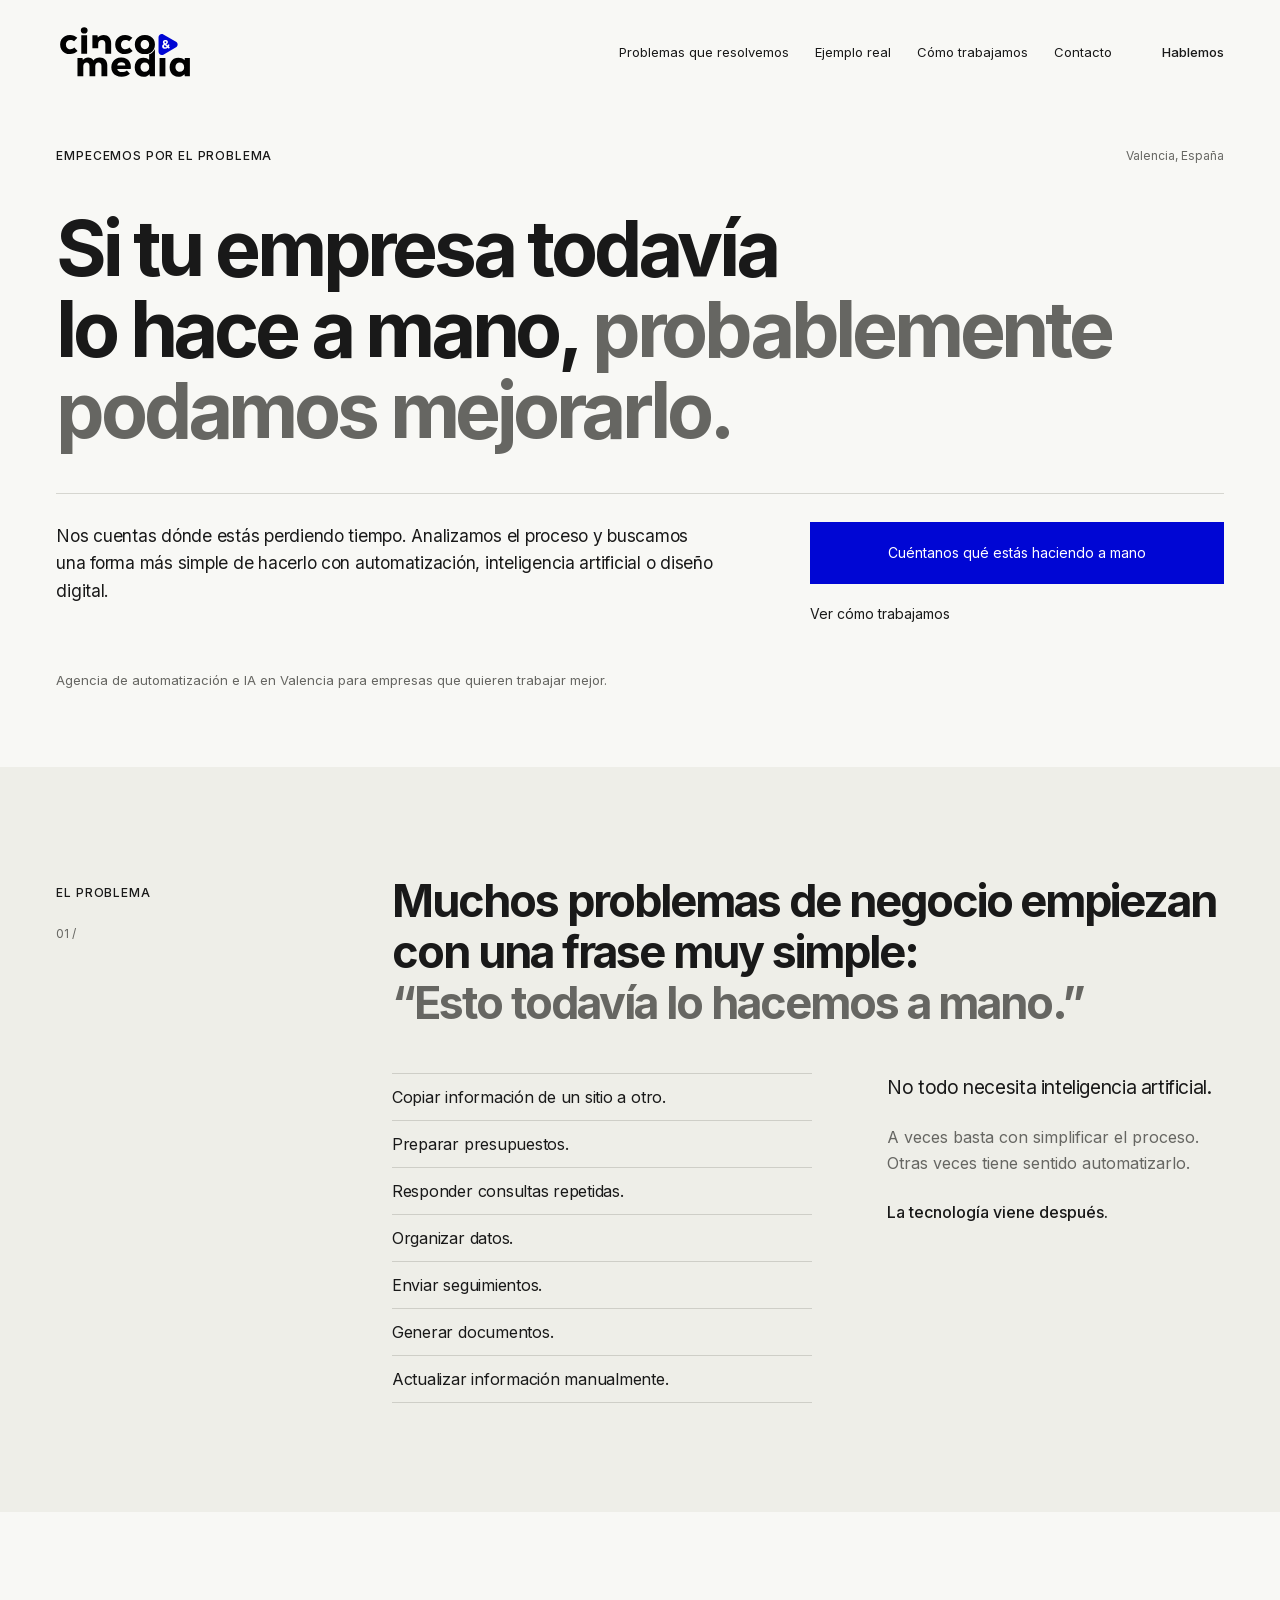
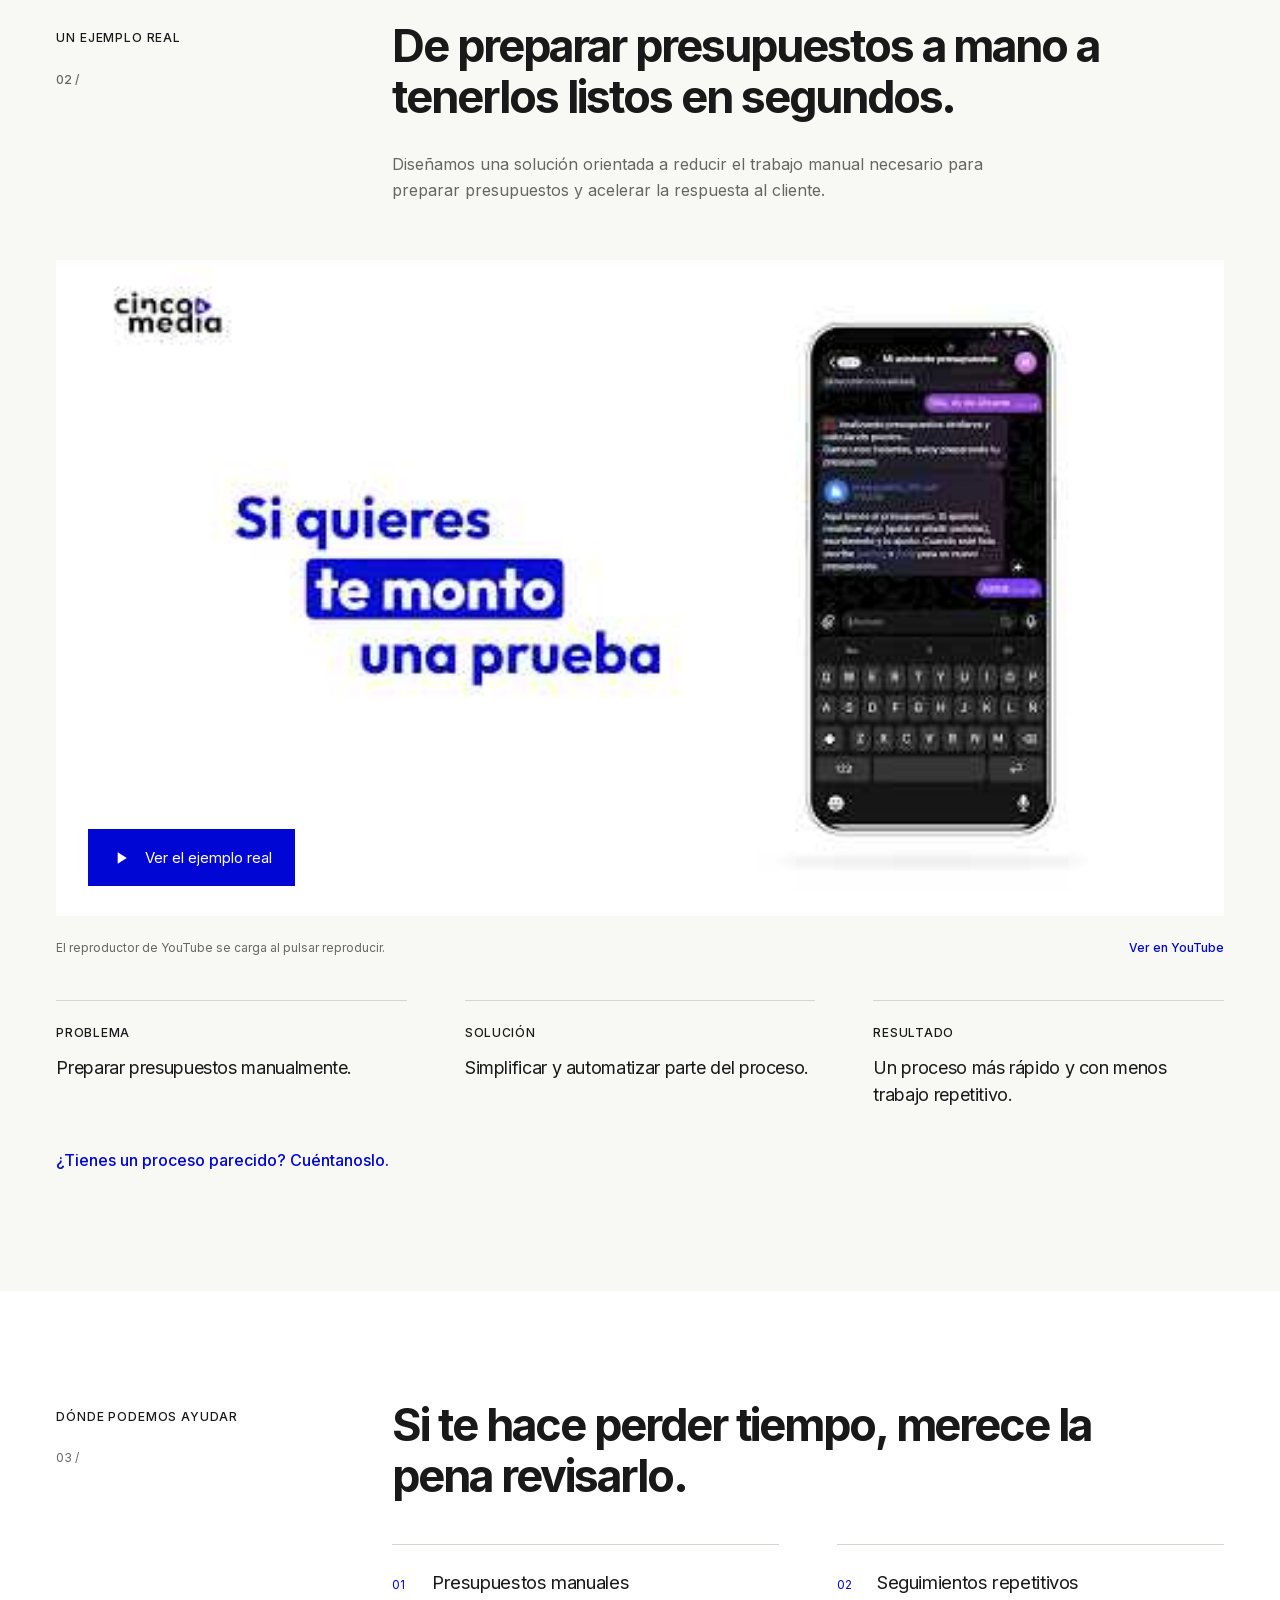
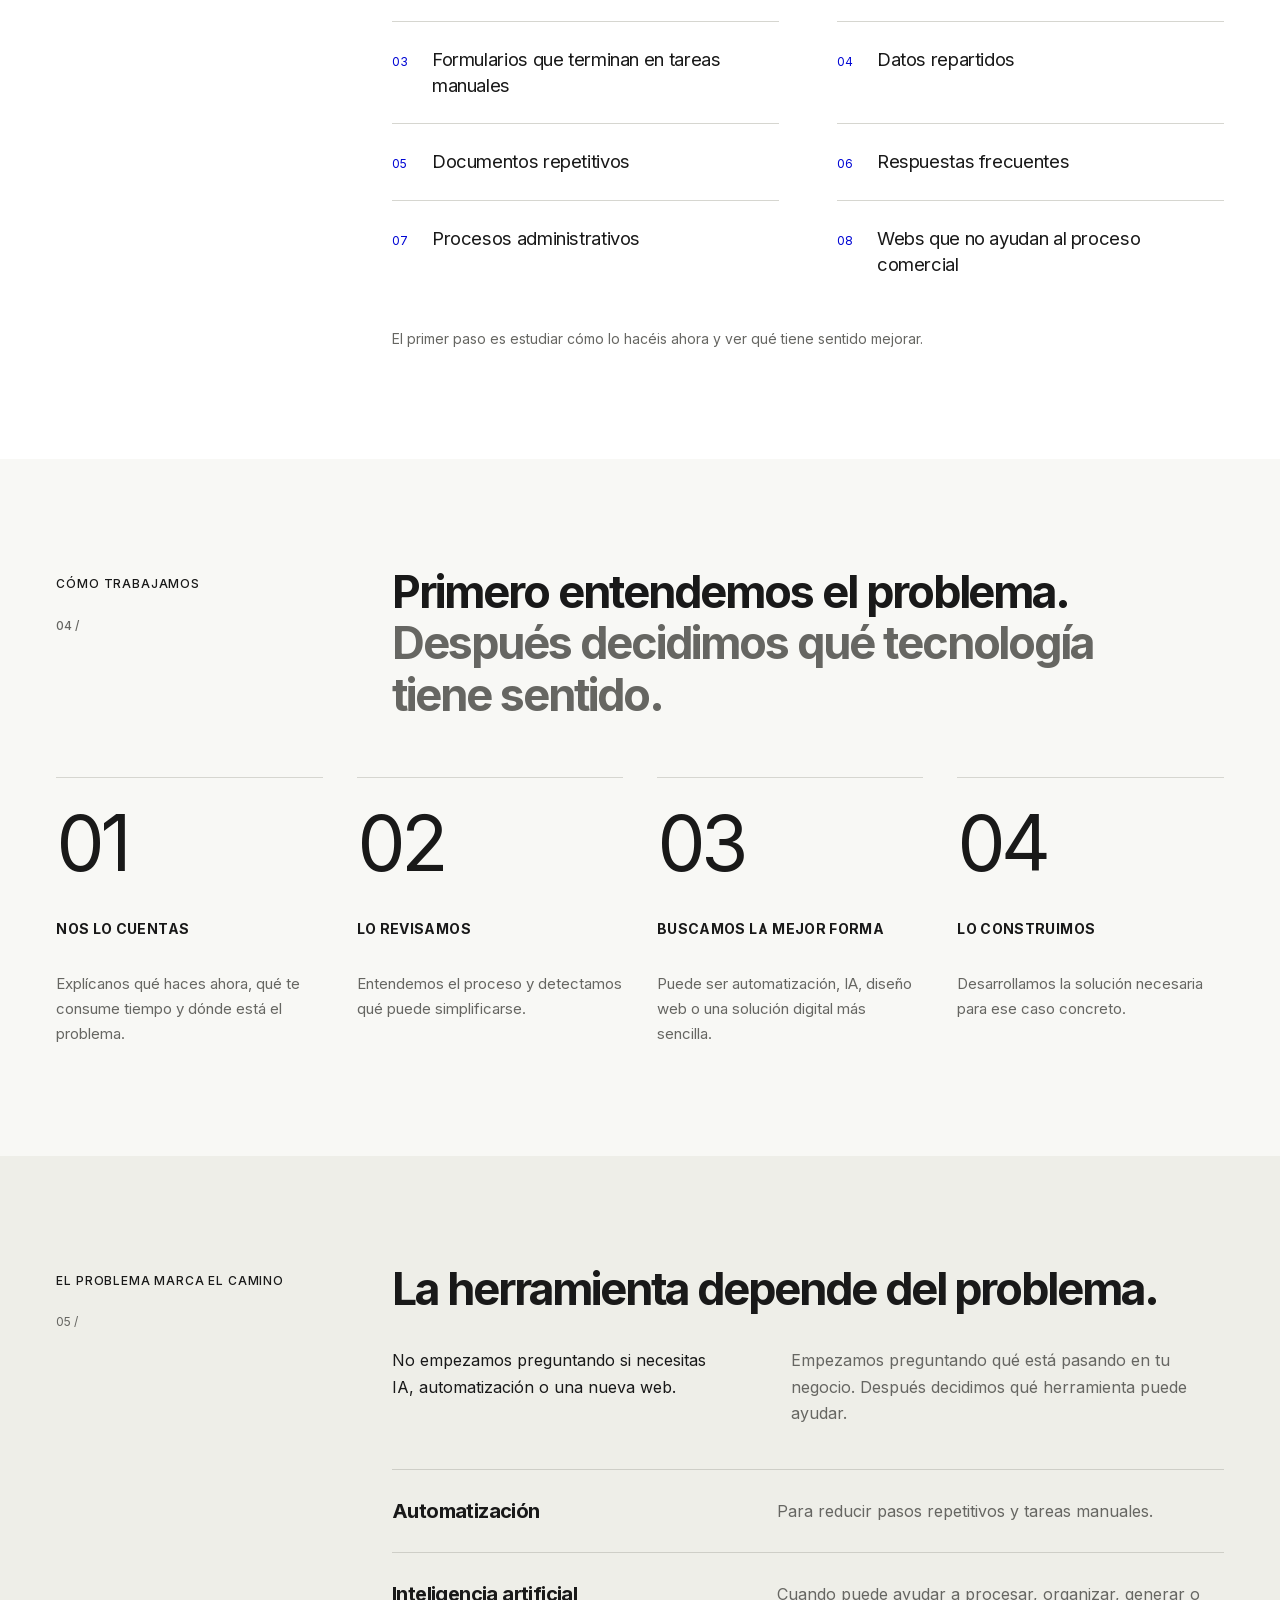
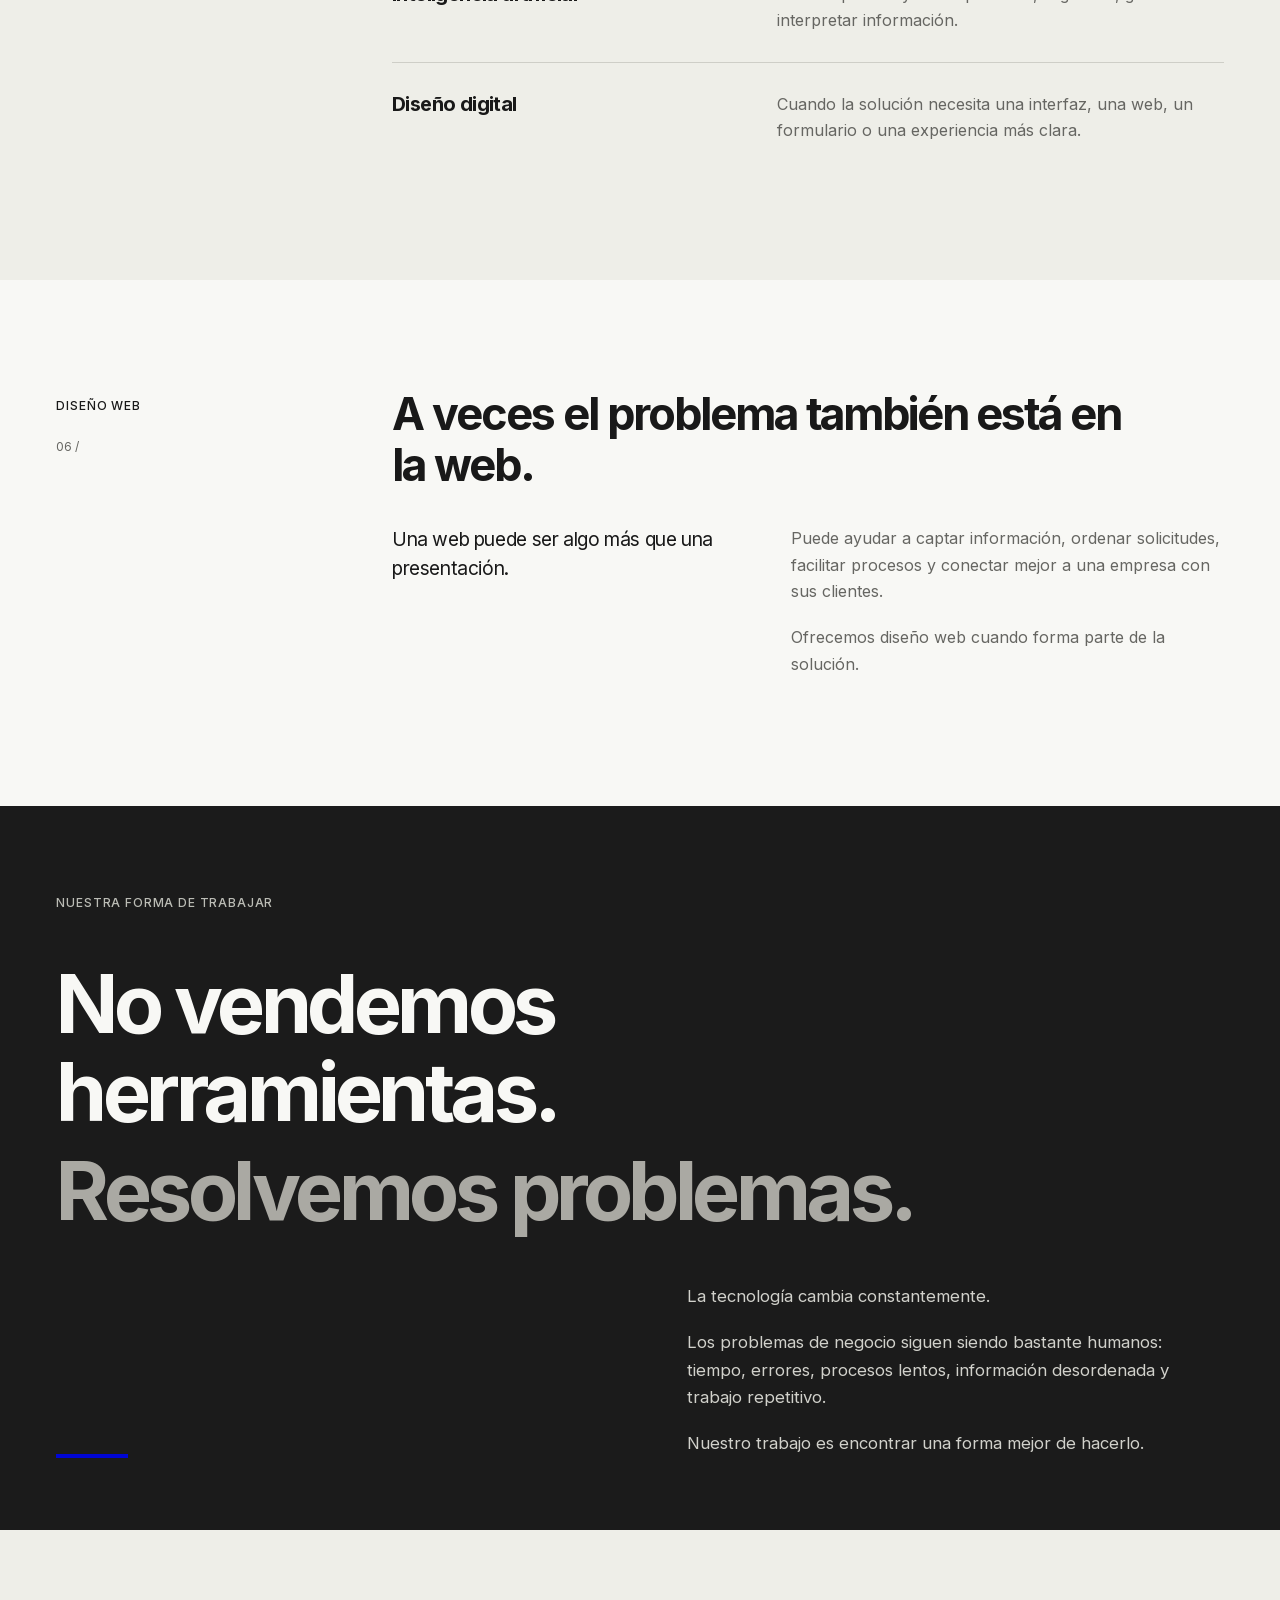
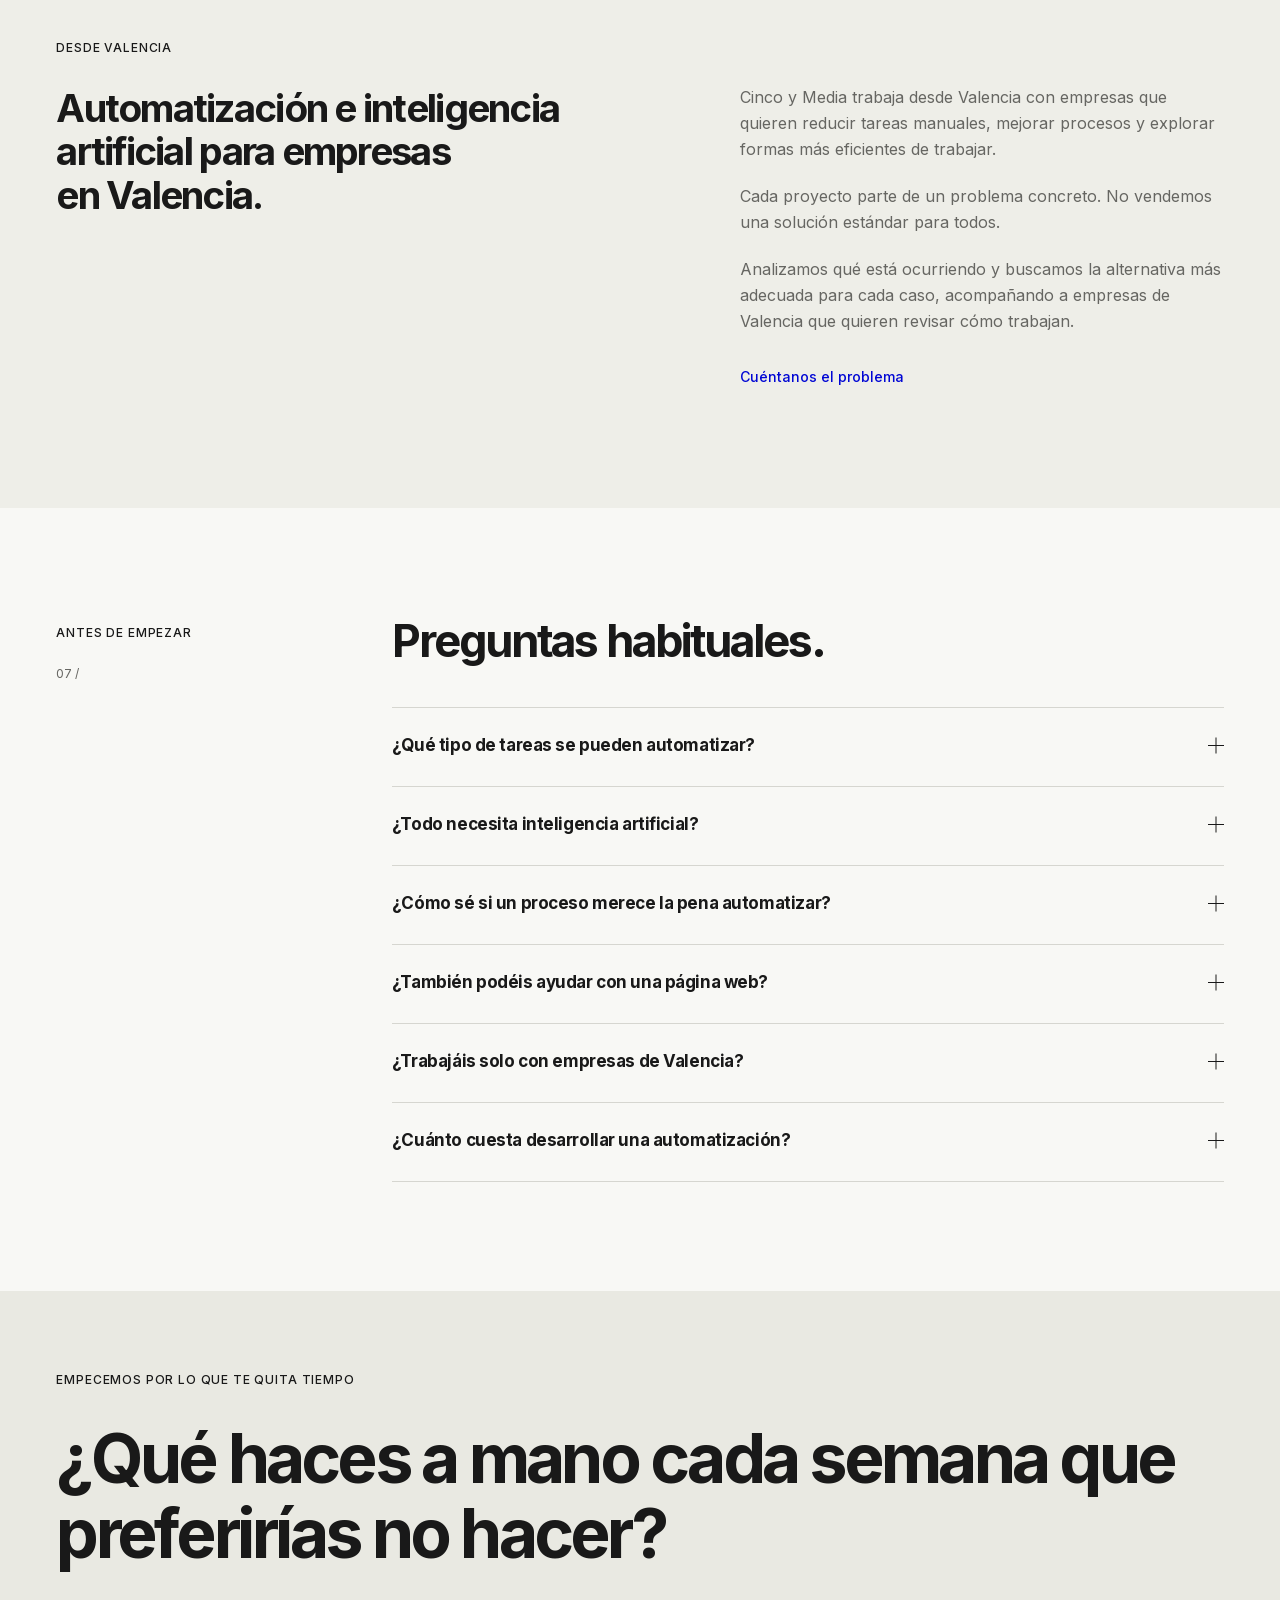
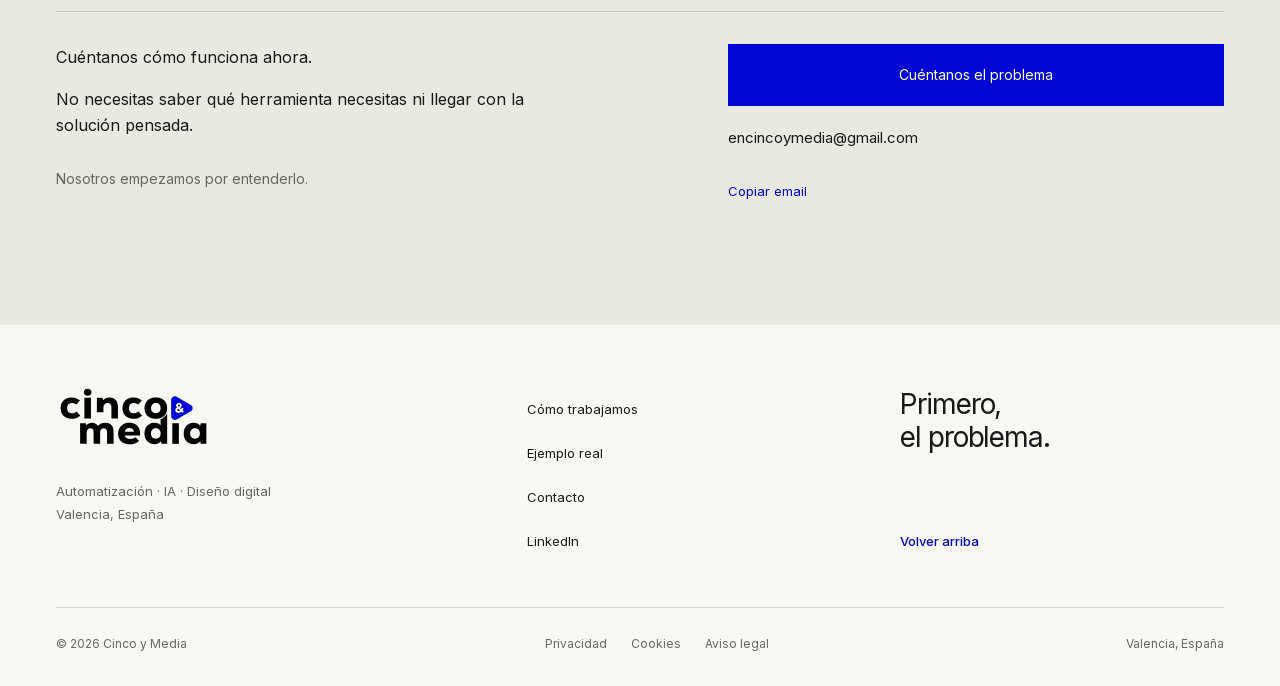
==== index.html @ b9b302aa "Nueva Home Cinco y Media" ====
<!doctype html>
<html lang="es">
<head>
  <meta charset="utf-8">
  <meta name="viewport" content="width=device-width, initial-scale=1">
  <title>Automatización e IA para Empresas en Valencia | Cinco y Media</title>
  <meta name="description" content="Ayudamos a empresas de Valencia a reducir tareas manuales y mejorar procesos mediante automatización, inteligencia artificial y diseño digital.">
  <meta name="robots" content="index, follow, max-image-preview:large">
  <meta name="theme-color" content="#f8f8f5">
  <link rel="canonical" href="https://cincoymedia.com/">
  <meta property="og:type" content="website">
  <meta property="og:locale" content="es_ES">
  <meta property="og:site_name" content="Cinco y Media">
  <meta property="og:title" content="Automatización e IA para Empresas en Valencia | Cinco y Media">
  <meta property="og:description" content="Ayudamos a empresas de Valencia a reducir tareas manuales y mejorar procesos mediante automatización, inteligencia artificial y diseño digital.">
  <meta property="og:url" content="https://cincoymedia.com/">
  <meta name="twitter:card" content="summary">
  <meta name="twitter:title" content="Automatización e IA para Empresas en Valencia | Cinco y Media">
  <meta name="twitter:description" content="Ayudamos a empresas de Valencia a reducir tareas manuales y mejorar procesos mediante automatización, inteligencia artificial y diseño digital.">
  <link rel="icon" type="image/svg+xml" href="assets/favicon.svg">
  <link rel="preload" href="assets/inter-latin.woff2" as="font" type="font/woff2" crossorigin>
  <link rel="stylesheet" href="styles.css">
  <script src="site.js" defer></script>
  <script type="application/ld+json">
  {"@context":"https://schema.org","@graph":[{"@type":"Organization","@id":"https://cincoymedia.com/#organization","name":"Cinco y Media","url":"https://cincoymedia.com/","logo":"https://cincoymedia.com/assets/cincoymedia.svg","email":"encincoymedia@gmail.com","description":"Agencia de Valencia que ayuda a empresas a revisar tareas manuales y mejorar procesos mediante automatización, inteligencia artificial y diseño digital.","areaServed":{"@type":"Place","name":"Valencia, España"}},{"@type":"WebSite","@id":"https://cincoymedia.com/#website","url":"https://cincoymedia.com/","name":"Cinco y Media","inLanguage":"es-ES","publisher":{"@id":"https://cincoymedia.com/#organization"}}]}
  </script>
</head>
<body id="inicio">
  <a class="skip-link" href="#contenido">Saltar al contenido</a>

  <!-- 01. Header -->
  <header class="site-header wrap">
    <a class="brand" href="#inicio" aria-label="Cinco y Media — Inicio"><img src="assets/cincoymedia.svg" width="2800" height="1500" alt="Cinco y Media"></a>
    <nav class="desktop-nav" aria-label="Navegación principal">
      <a href="#problemas">Problemas que resolvemos</a>
      <a href="#ejemplo-real">Ejemplo real</a>
      <a href="#metodo">Cómo trabajamos</a>
      <a href="#contacto">Contacto</a>
    </nav>
    <a class="header-cta" href="#contacto">Hablemos</a>
    <button class="menu-toggle" type="button" aria-expanded="false" aria-controls="mobile-nav"><span>Menú</span><span class="hamburger" aria-hidden="true"></span></button>
    <nav id="mobile-nav" class="mobile-nav" aria-label="Navegación móvil" hidden>
      <a href="#problemas">Problemas que resolvemos</a>
      <a href="#ejemplo-real">Ejemplo real</a>
      <a href="#metodo">Cómo trabajamos</a>
      <a href="#contacto">Contacto</a>
      <a class="mobile-contact" href="mailto:encincoymedia@gmail.com">encincoymedia@gmail.com</a>
    </nav>
  </header>

  <main id="contenido">
    <!-- 02. Hero -->
    <section class="hero wrap" aria-labelledby="hero-title">
      <div class="hero-topline"><p class="eyebrow">Empecemos por el problema</p><p class="location-label">Valencia, España</p></div>
      <h1 id="hero-title"><span class="hero-line">Si tu empresa todavía</span> <span class="hero-line">lo hace a mano, <span class="muted-heading">probablemente</span></span> <span class="hero-line muted-heading">podamos mejorarlo.</span></h1>
      <div class="hero-bottom">
        <p class="hero-description">Nos cuentas dónde estás perdiendo tiempo. Analizamos el proceso y buscamos una forma más simple de hacerlo con automatización, inteligencia artificial o diseño digital.</p>
        <div class="hero-actions"><a class="primary-link" href="#contacto">Cuéntanos qué estás haciendo a mano</a><a class="text-link" href="#metodo">Ver cómo trabajamos</a></div>
      </div>
      <p class="hero-local">Agencia de automatización e IA en Valencia para empresas que quieren trabajar mejor.</p>
    </section>

    <!-- 03. El problema -->
    <section id="problema" class="section problem" aria-labelledby="problem-title">
      <div class="wrap section-grid">
        <div class="section-label"><p class="eyebrow">El problema</p><span class="section-index" aria-hidden="true">01 /</span></div>
        <div class="section-body">
          <h2 id="problem-title">Muchos problemas de negocio empiezan con una frase muy simple:<br><span class="muted-heading">“Esto todavía lo hacemos a mano.”</span></h2>
          <div class="problem-content">
            <ul class="manual-tasks">
              <li>Copiar información de un sitio a otro.</li>
              <li>Preparar presupuestos.</li>
              <li>Responder consultas repetidas.</li>
              <li>Organizar datos.</li>
              <li>Enviar seguimientos.</li>
              <li>Generar documentos.</li>
              <li>Actualizar información manualmente.</li>
            </ul>
            <div class="problem-perspective"><p class="lead-copy">No todo necesita inteligencia artificial.</p><p>A veces basta con simplificar el proceso. Otras veces tiene sentido automatizarlo.</p><p class="closing-line">La tecnología viene después.</p></div>
          </div>
        </div>
      </div>
    </section>

    <!-- 04. Ejemplo real: vídeo facilitado por Cinco y Media -->
    <section id="ejemplo-real" class="section case-study wrap" aria-labelledby="case-title">
      <div class="section-heading"><p class="eyebrow">Un ejemplo real <span class="section-index" aria-hidden="true">02 /</span></p><div><h2 id="case-title">De preparar presupuestos a mano a tenerlos listos en segundos.</h2><p class="section-intro">Diseñamos una solución orientada a reducir el trabajo manual necesario para preparar presupuestos y acelerar la respuesta al cliente.</p></div></div>
      <figure class="case-video">
        <div class="video-stage" id="presupuestos-video">
          <a class="video-launch" href="https://www.youtube.com/watch?v=zb0A4mm35fU" data-video-launch aria-label="Reproducir vídeo: Presupuestos a medida en segundos, no en horas" aria-describedby="video-notice">
            <img src="assets/presupuestos-video.jpg" width="480" height="360" loading="lazy" decoding="async" alt="Miniatura del vídeo de Cinco y Media sobre la preparación de presupuestos.">
            <span class="video-launch-label"><svg aria-hidden="true" viewBox="0 0 24 24" width="20" height="20"><path d="m8 5 11 7-11 7Z" fill="currentColor"/></svg>Ver el ejemplo real</span>
          </a>
        </div>
        <figcaption><span id="video-notice">El reproductor de YouTube se carga al pulsar reproducir.</span><a class="text-link" href="https://www.youtube.com/watch?v=zb0A4mm35fU" target="_blank" rel="noopener noreferrer">Ver en YouTube<span class="sr-only"> (abre una nueva pestaña)</span></a></figcaption>
      </figure>
      <dl class="case-facts">
        <div><dt>Problema</dt><dd>Preparar presupuestos manualmente.</dd></div>
        <div><dt>Solución</dt><dd>Simplificar y automatizar parte del proceso.</dd></div>
        <div><dt>Resultado</dt><dd>Un proceso más rápido y con menos trabajo repetitivo.</dd></div>
      </dl>
      <a class="case-cta text-link" href="#contacto">¿Tienes un proceso parecido? Cuéntanoslo.</a>
    </section>

    <!-- 05. Problemas que podemos abordar -->
    <section id="problemas" class="section help-section" aria-labelledby="help-title">
      <div class="wrap section-grid">
        <div class="section-label"><p class="eyebrow">Dónde podemos ayudar</p><span class="section-index" aria-hidden="true">03 /</span></div>
        <div class="section-body">
          <h2 id="help-title">Si te hace perder tiempo, merece la pena revisarlo.</h2>
          <ul class="problem-list">
            <li><span aria-hidden="true">01</span>Presupuestos manuales</li>
            <li><span aria-hidden="true">02</span>Seguimientos repetitivos</li>
            <li><span aria-hidden="true">03</span>Formularios que terminan en tareas manuales</li>
            <li><span aria-hidden="true">04</span>Datos repartidos</li>
            <li><span aria-hidden="true">05</span>Documentos repetitivos</li>
            <li><span aria-hidden="true">06</span>Respuestas frecuentes</li>
            <li><span aria-hidden="true">07</span>Procesos administrativos</li>
            <li><span aria-hidden="true">08</span>Webs que no ayudan al proceso comercial</li>
          </ul>
          <p class="section-note">El primer paso es estudiar cómo lo hacéis ahora y ver qué tiene sentido mejorar.</p>
        </div>
      </div>
    </section>

    <!-- 06. Método -->
    <section id="metodo" class="section method wrap" aria-labelledby="method-title">
      <div class="section-heading"><p class="eyebrow">Cómo trabajamos <span class="section-index" aria-hidden="true">04 /</span></p><h2 id="method-title">Primero entendemos el problema.<br><span class="muted-heading">Después decidimos qué tecnología tiene sentido.</span></h2></div>
      <ol class="method-steps">
        <li><span class="step-number" aria-hidden="true">01</span><h3>Nos lo cuentas</h3><p>Explícanos qué haces ahora, qué te consume tiempo y dónde está el problema.</p></li>
        <li><span class="step-number" aria-hidden="true">02</span><h3>Lo revisamos</h3><p>Entendemos el proceso y detectamos qué puede simplificarse.</p></li>
        <li><span class="step-number" aria-hidden="true">03</span><h3>Buscamos la mejor forma</h3><p>Puede ser automatización, IA, diseño web o una solución digital más sencilla.</p></li>
        <li><span class="step-number" aria-hidden="true">04</span><h3>Lo construimos</h3><p>Desarrollamos la solución necesaria para ese caso concreto.</p></li>
      </ol>
    </section>

    <!-- 07. Herramientas al servicio del problema -->
    <section id="herramientas" class="section tools-section" aria-labelledby="tools-title">
      <div class="wrap section-grid">
        <div class="section-label"><p class="eyebrow">El problema marca el camino</p><span class="section-index" aria-hidden="true">05 /</span></div>
        <div class="section-body">
          <h2 id="tools-title">La herramienta depende del problema.</h2>
          <div class="tools-intro"><p>No empezamos preguntando si necesitas IA, automatización o una nueva web.</p><p>Empezamos preguntando qué está pasando en tu negocio. Después decidimos qué herramienta puede ayudar.</p></div>
          <div class="capabilities">
            <article id="automatizacion"><h3>Automatización</h3><p>Para reducir pasos repetitivos y tareas manuales.</p></article>
            <article id="inteligencia-artificial"><h3>Inteligencia artificial</h3><p>Cuando puede ayudar a procesar, organizar, generar o interpretar información.</p></article>
            <article id="diseno-digital"><h3>Diseño digital</h3><p>Cuando la solución necesita una interfaz, una web, un formulario o una experiencia más clara.</p></article>
          </div>
        </div>
      </div>
    </section>

    <!-- 08. Diseño web como capacidad complementaria -->
    <section id="diseno-web" class="section web-section wrap section-grid" aria-labelledby="web-title">
      <div class="section-label"><p class="eyebrow">Diseño web</p><span class="section-index" aria-hidden="true">06 /</span></div>
      <div class="section-body"><h2 id="web-title">A veces el problema también está en la web.</h2><div class="web-copy"><p class="lead-copy">Una web puede ser algo más que una presentación.</p><div><p>Puede ayudar a captar información, ordenar solicitudes, facilitar procesos y conectar mejor a una empresa con sus clientes.</p><p>Ofrecemos diseño web cuando forma parte de la solución.</p></div></div></div>
    </section>

    <!-- 09. Mensaje de marca -->
    <section class="manifesto" aria-labelledby="manifesto-title"><div class="wrap">
      <p class="eyebrow">Nuestra forma de trabajar</p>
      <h2 id="manifesto-title">No vendemos<br>herramientas.<br><span>Resolvemos problemas.</span></h2>
      <div class="manifesto-bottom"><span class="blue-line" aria-hidden="true"></span><div><p>La tecnología cambia constantemente.</p><p>Los problemas de negocio siguen siendo bastante humanos: tiempo, errores, procesos lentos, información desordenada y trabajo repetitivo.</p><p>Nuestro trabajo es encontrar una forma mejor de hacerlo.</p></div></div>
    </div></section>

    <!-- 10. Valencia -->
    <section id="valencia" class="section local" aria-labelledby="local-title"><div class="wrap local-grid">
      <div><p class="eyebrow">Desde Valencia</p><h2 id="local-title">Automatización e inteligencia artificial para empresas en Valencia.</h2></div>
      <div class="local-copy"><p>Cinco y Media trabaja desde Valencia con empresas que quieren reducir tareas manuales, mejorar procesos y explorar formas más eficientes de trabajar.</p><p>Cada proyecto parte de un problema concreto. No vendemos una solución estándar para todos.</p><p>Analizamos qué está ocurriendo y buscamos la alternativa más adecuada para cada caso, acompañando a empresas de Valencia que quieren revisar cómo trabajan.</p><a class="text-link" href="#contacto">Cuéntanos el problema</a></div>
    </div></section>

    <!-- 11. Preguntas frecuentes -->
    <section id="preguntas" class="section wrap section-grid" aria-labelledby="faq-title">
      <div class="section-label"><p class="eyebrow">Antes de empezar</p><span class="section-index" aria-hidden="true">07 /</span></div>
      <div class="section-body"><h2 id="faq-title">Preguntas habituales.</h2><div class="faq-list">
        <details><summary><h3><span>¿Qué tipo de tareas se pueden automatizar?</span><span class="disclosure-icon" aria-hidden="true"></span></h3></summary><p>Muchas tareas repetitivas pueden revisarse: recopilar información, generar documentos, organizar solicitudes, realizar seguimientos o mover datos entre pasos de un proceso. Primero estudiamos cómo se hace actualmente.</p></details>
        <details><summary><h3><span>¿Todo necesita inteligencia artificial?</span><span class="disclosure-icon" aria-hidden="true"></span></h3></summary><p>No. En muchos casos una automatización sencilla es suficiente. La IA tiene sentido cuando aporta una ventaja real dentro del proceso.</p></details>
        <details><summary><h3><span>¿Cómo sé si un proceso merece la pena automatizar?</span><span class="disclosure-icon" aria-hidden="true"></span></h3></summary><p>Revisamos con qué frecuencia se repite, cuánto trabajo supone y qué dificultades genera. Con ese contexto podemos valorar si conviene simplificarlo, automatizar una parte o mantenerlo como está.</p></details>
        <details><summary><h3><span>¿También podéis ayudar con una página web?</span><span class="disclosure-icon" aria-hidden="true"></span></h3></summary><p>Sí. Ofrecemos diseño web cuando ayuda a resolver el problema: explicar mejor una propuesta, recoger información u ordenar solicitudes. Primero vemos qué necesita la empresa.</p></details>
        <details><summary><h3><span>¿Trabajáis solo con empresas de Valencia?</span><span class="disclosure-icon" aria-hidden="true"></span></h3></summary><p>Trabajamos desde Valencia y también podemos colaborar a distancia. Cuéntanos dónde está tu empresa y qué necesitas para valorar cómo abordar el proyecto.</p></details>
        <details><summary><h3><span>¿Cuánto cuesta desarrollar una automatización?</span><span class="disclosure-icon" aria-hidden="true"></span></h3></summary><p>Depende del problema, el alcance y la solución necesaria. Primero necesitamos entender el proceso antes de poder plantear una propuesta.</p></details>
      </div></div>
    </section>

    <!-- 12. Contacto -->
    <section id="contacto" class="contact" aria-labelledby="contact-title"><div class="wrap">
      <p class="eyebrow">Empecemos por lo que te quita tiempo</p>
      <h2 id="contact-title">¿Qué haces a mano cada semana que preferirías no hacer?</h2>
      <div class="contact-bottom"><div><p>Cuéntanos cómo funciona ahora.</p><p>No necesitas saber qué herramienta necesitas ni llegar con la solución pensada.</p><p class="contact-microcopy">Nosotros empezamos por entenderlo.</p></div><div class="contact-actions"><a class="primary-link" href="mailto:encincoymedia@gmail.com?subject=Quiero%20contaros%20un%20proceso%20manual">Cuéntanos el problema</a><a class="email-link" href="mailto:encincoymedia@gmail.com">encincoymedia@gmail.com</a><button class="copy-email" type="button" data-email="encincoymedia@gmail.com">Copiar email</button><p class="copy-status" role="status" aria-live="polite"></p></div></div>
    </div></section>
  </main>

  <!-- 13. Footer -->
  <footer class="site-footer wrap">
    <div class="footer-main">
      <div class="footer-brand"><a class="brand" href="#inicio" aria-label="Cinco y Media — Volver al inicio"><img src="assets/cincoymedia.svg" alt="Cinco y Media" width="2800" height="1500" loading="lazy"></a><p>Automatización · IA · Diseño digital<br>Valencia, España</p></div>
      <nav class="footer-nav" aria-label="Navegación del pie"><a href="#metodo">Cómo trabajamos</a><a href="#ejemplo-real">Ejemplo real</a><a href="#contacto">Contacto</a><a href="https://www.linkedin.com/company/encincoymedia/" target="_blank" rel="noopener noreferrer">LinkedIn<span class="sr-only"> (abre una nueva pestaña)</span></a></nav>
      <div class="footer-note"><p>Primero,<br>el problema.</p><a class="text-link" href="#inicio">Volver arriba</a></div>
    </div>
    <div class="footer-bottom"><small>© <span data-year>2026</span> Cinco y Media</small><nav aria-label="Información legal"><a href="#privacidad" data-legal="privacidad">Privacidad</a><a href="#cookies" data-legal="cookies">Cookies</a><a href="#aviso-legal" data-legal="aviso-legal">Aviso legal</a></nav><span>Valencia, España</span></div>
    <div class="legal-notices">
      <section id="privacidad"><h2>Privacidad</h2><p>Contenido provisional. La política de privacidad de esta nueva web está pendiente de incorporar. Para cualquier consulta, escribe a <a href="mailto:encincoymedia@gmail.com">encincoymedia@gmail.com</a>.</p></section>
      <section id="cookies"><h2>Cookies</h2><p>La Home no incorpora analítica ni publicidad propia. El vídeo se aloja en YouTube: su reproductor solo se carga cuando decides reproducirlo. Al hacerlo se establece una conexión con YouTube, sujeto a sus propias políticas de privacidad y almacenamiento. Los enlaces externos están sujetos a las políticas de sus respectivos sitios.</p></section>
      <section id="aviso-legal"><h2>Aviso legal</h2><p>Contenido provisional. Los datos del titular y el aviso legal definitivo están pendientes de incorporar. Contacto: <a href="mailto:encincoymedia@gmail.com">encincoymedia@gmail.com</a>.</p></section>
    </div>
  </footer>
  <dialog id="legal-dialog" aria-labelledby="legal-dialog-title"><button type="button" class="dialog-close" aria-label="Cerrar información legal">Cerrar <span aria-hidden="true">×</span></button><div class="dialog-content"></div></dialog>
</body>
</html>
---- styles.css ----
@font-face{font-family:Inter;src:url('assets/inter-latin.woff2') format('woff2');font-style:normal;font-weight:100 900;font-display:swap}
:root{--paper:#f8f8f5;--white:#fff;--ink:#191919;--muted:#666662;--line:#d6d6d0;--blue:#0006d4;--soft:#eeeee8;--gutter:clamp(22px,4.4vw,80px);--section:clamp(80px,8.5vw,136px)}
*,*::before,*::after{box-sizing:border-box;min-width:0}
html{scroll-behavior:smooth;scroll-padding-top:28px;background:var(--paper);color:var(--ink);font-family:Inter,Arial,Helvetica,sans-serif;-webkit-font-smoothing:antialiased;overflow-wrap:anywhere}
body{margin:0}a{color:inherit;text-decoration:none}button{font:inherit;color:inherit;cursor:pointer;border:0}button,a,summary{-webkit-tap-highlight-color:transparent;touch-action:manipulation}
a,button,summary{outline-offset:5px}a:focus-visible,button:focus-visible,summary:focus-visible{outline:2px solid var(--blue)}
a,button{transition:color .2s,background-color .2s}a:hover,button:hover{color:var(--blue)}
img{display:block;max-width:100%;height:auto}figure,p,h1,h2,h3{margin:0}p{font-size:1rem;line-height:1.65}
h1,h2,h3,h4,h5,h6{font-family:Inter,Arial,Helvetica,sans-serif;font-weight:700}
h2{font-size:clamp(2rem,3.5vw,3.5rem);letter-spacing:-.045em;line-height:1.14;text-wrap:pretty}
h3{font-size:clamp(1.125rem,1.8vw,1.625rem);letter-spacing:-.03em;line-height:1.3}
::selection{background:var(--blue);color:#fff}[hidden]{display:none!important}
.wrap{width:min(100%,1600px);padding-inline:var(--gutter);margin-inline:auto}
.sr-only{position:absolute;width:1px;height:1px;padding:0;margin:-1px;overflow:hidden;clip:rect(0,0,0,0);white-space:nowrap;border:0}
.skip-link{position:fixed;z-index:30;top:10px;left:20px;padding:14px 20px;background:var(--blue);color:#fff;transform:translateY(-150%)}.skip-link:focus{transform:translateY(0);color:#fff}
.eyebrow{font-size:.75rem;line-height:1.5;letter-spacing:.07em;text-transform:uppercase;font-weight:500}
.muted-heading{color:var(--muted)}.section{padding-block:var(--section)}
.section-grid,.section-heading{display:grid;grid-template-columns:1fr 3fr;gap:5%}
.section-label,.section-heading>.eyebrow{display:flex;flex-direction:column;gap:24px;padding-top:8px}
.section-index{color:var(--muted);font-size:.75rem;letter-spacing:0}.section-heading{margin-bottom:56px}
.section-intro{max-width:660px;color:var(--muted);margin-top:28px}.section-note{font-size:.875rem;color:var(--muted);margin-top:24px}
.primary-link{display:inline-flex;align-items:center;justify-content:center;background:var(--blue);color:#fff;padding:21px 24px;min-height:62px;font-size:.875rem;line-height:1.4;text-align:center}
.primary-link:hover{color:#fff;background:var(--ink)}.primary-link:active{background:#333}
.text-link{display:inline-flex;align-items:center;min-height:44px;width:fit-content;padding-block:10px;font-size:.875rem;font-weight:500;color:var(--blue)}
.text-link:hover{color:var(--ink)}.lead-copy{font-size:1.2rem;line-height:1.5;letter-spacing:-.02em}
/* Header */
.site-header{display:flex;align-items:center;justify-content:space-between;gap:28px;min-height:104px;position:relative;z-index:5}
.brand{display:inline-flex;flex-shrink:0}.brand img{width:138px;height:auto}
.desktop-nav{display:flex;gap:26px;margin-left:auto;align-items:center}.desktop-nav a,.header-cta{font-size:.8125rem;min-height:44px;display:inline-flex;align-items:center}.header-cta{margin-left:22px;font-weight:500}
.menu-toggle{display:none;background:none;align-items:center;gap:16px;min-height:44px;padding:10px 0}
.hamburger{width:23px;height:12px;border-top:1px solid;border-bottom:1px solid;position:relative;transition:transform .2s}
.menu-toggle[aria-expanded=true] .hamburger{border-bottom:0;transform:translateY(5px) rotate(45deg)}
.menu-toggle[aria-expanded=true] .hamburger::after{content:'';position:absolute;width:23px;border-top:1px solid;left:0;top:-1px;transform:rotate(90deg)}
/* Hero: the problem leads; technology is supporting context. */
.hero{padding-top:42px;padding-bottom:42px}.hero-topline{display:flex;justify-content:space-between;align-items:center;margin-bottom:42px}.location-label{font-size:.75rem;color:var(--muted)}
.hero h1{font-size:clamp(3.2rem,6vw,6.1rem);line-height:1.055;letter-spacing:-.055em;max-width:none}.hero-line{display:block}
.hero-bottom{border-top:1px solid var(--line);display:grid;grid-template-columns:1.65fr 1fr;gap:6%;padding-top:28px;margin-top:42px;align-items:start}
.hero-description{font-size:clamp(1rem,1.35vw,1.2rem);line-height:1.6;letter-spacing:-.015em;max-width:660px}.hero-actions{display:flex;flex-direction:column;gap:8px;align-items:flex-start}.hero-actions .primary-link{width:100%}.hero-actions .text-link{color:var(--ink);font-weight:400}.hero-actions .text-link:hover{color:var(--blue)}
.hero-local{font-size:.8125rem;color:var(--muted);margin-top:34px;max-width:670px}
/* Repetitive work */
.problem{background:var(--soft);margin-top:34px}.problem-content{display:grid;grid-template-columns:1.25fr 1fr;gap:9%;margin-top:44px}
.manual-tasks{list-style:none;padding:0;margin:0}.manual-tasks li{padding-block:11px;border-top:1px solid #cecec7;line-height:1.5;font-size:1rem;letter-spacing:-.015em}.manual-tasks li:last-child{border-bottom:1px solid #cecec7}
.problem-perspective p{color:var(--muted);margin-bottom:22px}.problem-perspective .lead-copy,.problem-perspective .closing-line{color:var(--ink)}.closing-line{font-weight:500}
/* Real example */
.case-study .section-heading{align-items:start}.case-video{margin:0}.video-stage{position:relative;aspect-ratio:16/9;background:#111;overflow:hidden}
.video-launch{position:absolute;inset:0;display:flex;align-items:center;justify-content:center;background:#fff}.video-launch img{height:100%;width:100%;object-fit:cover}
.video-launch-label{position:absolute;left:32px;bottom:30px;display:flex;align-items:center;gap:14px;padding:18px 23px;background:var(--blue);color:#fff;font-size:.9375rem;line-height:1.4;transition:background-color .2s}
.video-launch:hover .video-launch-label{background:var(--ink)}.video-launch:focus-visible{outline-offset:-5px}.video-stage iframe{display:block;width:100%;height:100%;border:0;position:absolute;inset:0}
.case-video figcaption{display:flex;justify-content:space-between;align-items:center;gap:25px;margin-top:10px;color:var(--muted);font-size:.75rem;line-height:1.5}.case-video figcaption .text-link{font-size:.75rem;flex-shrink:0}
.case-facts{display:grid;grid-template-columns:repeat(3,1fr);gap:5%;padding:0;margin:30px 0 18px}.case-facts>div{border-top:1px solid var(--line);padding-top:24px}
.case-facts dt{font-size:.75rem;text-transform:uppercase;letter-spacing:.06em;font-weight:500;margin-bottom:14px}.case-facts dd{margin:0;font-size:1.125rem;line-height:1.5;letter-spacing:-.02em;max-width:350px}
.case-cta{margin-top:12px;font-size:1rem}
/* Problems we can review */
.help-section{background:var(--white)}.problem-list{list-style:none;margin:42px 0 0;padding:0;display:grid;grid-template-columns:1fr 1fr;column-gap:7%}
.problem-list li{display:flex;align-items:baseline;gap:20px;padding-block:25px;border-top:1px solid var(--line);font-size:1.15rem;line-height:1.4;letter-spacing:-.02em}
.problem-list li>span{flex:0 0 20px;font-size:.75rem;color:var(--blue);letter-spacing:0}
/* Method */
.method-steps{display:grid;grid-template-columns:repeat(4,1fr);gap:34px;list-style:none;padding:0;margin:0}.method-steps li{border-top:1px solid var(--line);padding-top:24px}
.step-number{display:block;font-size:clamp(3.8rem,6vw,6rem);line-height:1.1;letter-spacing:-.065em;margin-bottom:34px}.method-steps h3{font-size:.875rem;letter-spacing:.025em;text-transform:uppercase;min-height:2.6em;margin-bottom:16px}.method-steps p{color:var(--muted);font-size:.9375rem}
/* Three tools, selected only after understanding the problem */
.tools-section{background:var(--soft)}.tools-intro{display:grid;grid-template-columns:1fr 1.3fr;gap:8%;margin-top:32px}.tools-intro p{color:var(--muted)}.tools-intro p:first-child{color:var(--ink)}
.capabilities{margin-top:42px}.capabilities article{display:grid;grid-template-columns:1fr 1.4fr;gap:8%;padding-block:28px;border-top:1px solid #cecec7}.capabilities h3{font-size:1.25rem}.capabilities p{color:var(--muted)}
/* Complementary web design */
.web-copy{display:grid;grid-template-columns:1fr 1.3fr;gap:8%;margin-top:34px}.web-copy>div p{color:var(--muted);margin-bottom:20px}
/* Brand statement */
.manifesto{background:#1b1b1b;color:var(--paper);padding-block:88px 72px}.manifesto .eyebrow{color:#bbbcb5;margin-bottom:48px}
.manifesto h2{font-size:clamp(3rem,6.4vw,6.5rem);line-height:1.08;letter-spacing:-.055em}.manifesto h2 span{color:#aaa9a3;display:block;margin-top:10px}
.manifesto-bottom{display:grid;grid-template-columns:1fr 1fr;align-items:end;gap:8%;margin-top:48px}.manifesto-bottom p{font-size:1.05rem;color:#d1d1cb;max-width:560px;margin-bottom:18px}.manifesto-bottom p:last-child{margin-bottom:0}.blue-line{height:4px;width:72px;background:var(--blue)}
/* Local context */
.local{background:var(--soft)}.local-grid{display:grid;grid-template-columns:1.15fr 1fr;gap:11%}.local .eyebrow{margin-bottom:30px}.local h2{font-size:clamp(2rem,3vw,3rem)}.local-copy{padding-top:45px}.local-copy>p{color:var(--muted);margin-bottom:20px}
/* FAQ: native, keyboard-accessible disclosures */
.faq-list{margin-top:40px}details{border-top:1px solid var(--line)}details:last-child{border-bottom:1px solid var(--line)}summary{cursor:pointer;list-style:none;padding:26px 0;min-height:78px}summary::-webkit-details-marker{display:none}
summary>h3{display:flex;align-items:center;gap:24px;font-size:1.0625rem;line-height:1.4;letter-spacing:-.025em}summary h3>span:first-child{flex:1}summary:hover h3,details[open] summary h3{color:var(--blue)}
.disclosure-icon{flex:0 0 16px;height:16px;position:relative}.disclosure-icon::before,.disclosure-icon::after{content:'';position:absolute;top:7px;left:0;width:16px;border-top:1px solid currentColor}.disclosure-icon::after{transform:rotate(90deg);transition:transform .2s}details[open] .disclosure-icon::after{transform:rotate(0)}
.faq-list details>p{max-width:720px;color:var(--muted);padding:0 44px 28px 0;font-size:.9375rem}
/* Contact */
.contact{background:#e9e9e2;padding-block:80px 64px}.contact .eyebrow{margin-bottom:32px}.contact h2{font-size:clamp(2.6rem,5.3vw,5.3rem);line-height:1.1;letter-spacing:-.055em;max-width:1150px}
.contact-bottom{display:grid;grid-template-columns:1fr 1fr;gap:15%;border-top:1px solid #c9c9c2;padding-top:32px;margin-top:40px}.contact-bottom>div>p{max-width:530px;margin-bottom:16px}.contact-bottom .contact-microcopy{font-size:.875rem;color:var(--muted);margin-top:28px}
.contact-actions{display:flex;align-items:flex-start;flex-direction:column;gap:12px}.contact-actions .primary-link{width:100%}.email-link{font-size:.9375rem;padding-block:10px;overflow-wrap:anywhere}.copy-email{font-size:.8125rem;padding:8px 0;min-height:44px;background:none;color:var(--blue)}.copy-status{font-size:.75rem;color:var(--muted);min-height:20px;line-height:1.4}
/* Footer */
.site-footer{padding-top:50px;padding-bottom:20px}.footer-main{display:grid;grid-template-columns:1.3fr 1fr 1fr;gap:50px;padding-bottom:44px}.footer-brand .brand img{width:155px}.footer-brand>p{font-size:.8125rem;line-height:1.8;color:var(--muted);margin-top:18px}.footer-nav{display:flex;flex-direction:column;align-items:flex-start;padding-top:12px}.footer-nav a{font-size:.8125rem;min-height:44px;display:inline-flex;align-items:center}
.footer-note{padding-top:13px;display:flex;flex-direction:column;align-items:flex-start;justify-content:space-between}.footer-note>p{font-size:1.75rem;line-height:1.2;letter-spacing:-.04em}.footer-note .text-link{font-size:.8125rem}
.footer-bottom{border-top:1px solid var(--line);display:flex;justify-content:space-between;align-items:center;gap:20px;padding-top:14px;font-size:.75rem;color:var(--muted)}.footer-bottom small{font-size:inherit}.footer-bottom nav{display:flex;gap:24px}.footer-bottom nav a{min-height:44px;display:flex;align-items:center}
.legal-notices{padding-block:35px;display:grid;gap:30px}.legal-notices h2{font-size:1.2rem;margin-bottom:10px}.legal-notices p{font-size:.875rem;color:var(--muted)}.legal-notices a,.dialog-content a{color:var(--blue)}.js .legal-notices{display:none}
dialog{border:1px solid var(--line);padding:32px;max-width:580px;width:calc(100% - 40px);color:var(--ink);background:var(--paper)}dialog::backdrop{background:rgba(0,0,0,.55)}.dialog-close{display:flex;align-items:center;gap:20px;margin-left:auto;margin-bottom:24px;background:none;min-height:44px;font-size:.8125rem}.dialog-close span{font-size:1.8rem}.dialog-content h2{font-size:2rem;margin-bottom:22px}.dialog-content p{color:var(--muted)}.dialog-content a{overflow-wrap:anywhere}
/* Tablet */
@media(max-width:1100px){.desktop-nav{gap:18px}.desktop-nav a,.header-cta{font-size:.75rem}.header-cta{margin-left:4px}.hero h1{font-size:6.2vw}.section-grid,.section-heading{grid-template-columns:1fr 3.3fr;gap:4%}.problem-content{gap:7%}.method-steps{gap:24px}.local-grid{gap:8%}.footer-main{gap:30px}}
@media(max-width:900px){
 .desktop-nav,.header-cta{display:none}.site-header{min-height:90px}.brand img{width:124px}.menu-toggle{display:flex;font-size:.875rem}.mobile-nav{position:absolute;left:var(--gutter);right:var(--gutter);top:90px;background:var(--paper);padding:18px 0 28px;border-block:1px solid var(--line)}.mobile-nav>a{display:block;padding:16px 6px;font-size:1.4rem;letter-spacing:-.03em}.mobile-nav .mobile-contact{font-size:.875rem;letter-spacing:0;margin-top:10px}
 html:not(.js) .menu-toggle{display:none}html:not(.js) .site-header{flex-wrap:wrap;padding-bottom:20px}html:not(.js) .mobile-nav[hidden]{display:flex!important;position:static;flex-wrap:wrap;gap:0 20px;width:100%;padding:10px 0}html:not(.js) .mobile-nav>a{font-size:.875rem;padding:10px 0}html:not(.js) .mobile-nav .mobile-contact{margin:0;font-size:.8125rem}
 .hero{padding-top:30px}.hero-topline{margin-bottom:32px}.hero h1{font-size:6.65vw}.hero-bottom{grid-template-columns:1.1fr 1fr;gap:6%}.hero-description{font-size:1rem}.hero .primary-link{padding:18px;font-size:.8125rem}
 .section-grid,.section-heading{grid-template-columns:1fr;gap:28px}.section-label,.section-heading>.eyebrow{flex-direction:row;align-items:center;justify-content:space-between;padding-top:0}.section-heading{margin-bottom:38px}.section-intro{margin-top:24px}
 .case-facts{gap:5%}.case-facts dd{font-size:1rem}.problem-list{column-gap:5%}.method-steps{grid-template-columns:repeat(2,1fr);gap:40px}.method-steps h3{min-height:0}.step-number{margin-bottom:24px}.local-copy{padding-top:38px}.contact-bottom{gap:8%}.footer-bottom>span{display:none}
}
/* Mobile */
@media(max-width:600px){
 html{scroll-padding-top:20px}.site-header{min-height:86px}.brand img{width:118px}.mobile-nav{top:86px}.hero{padding-top:24px;padding-bottom:32px}.hero-topline{margin-bottom:30px}.hero-topline .eyebrow{font-size:.6875rem}.location-label{display:none}.desktop-break{display:none}.hero h1{font-size:clamp(2.3rem,9.5vw,3.5rem);letter-spacing:-.045em;line-height:1.08}.hero h1 .muted-heading{max-width:none}.hero-bottom{grid-template-columns:1fr;gap:22px;padding-top:24px;margin-top:28px}.hero-description{line-height:1.6}.hero-actions{gap:8px}.hero-actions .primary-link{font-size:.875rem;padding:18px}.hero-local{font-size:.75rem;margin-top:25px;line-height:1.6}
 .eyebrow{font-size:.6875rem}h2{font-size:2rem;line-height:1.16;letter-spacing:-.045em}.section-grid,.section-heading{gap:25px}.problem{margin-top:20px}.problem-content{grid-template-columns:1fr;gap:30px;margin-top:30px}.manual-tasks li{font-size:.9375rem;padding-block:13px}.problem-perspective p{font-size:.9375rem;margin-bottom:18px}.problem-perspective .lead-copy{font-size:1.125rem}.problem-perspective p:last-child{margin-bottom:0}
 .section-intro{font-size:.9375rem}.video-launch-label{left:14px;bottom:14px;padding:12px 15px;font-size:.75rem;gap:8px}.video-launch-label svg{width:16px;height:16px}.case-video figcaption{align-items:flex-start;gap:14px;flex-wrap:wrap;font-size:.6875rem;margin-top:14px}.case-video figcaption .text-link{font-size:.75rem;min-height:36px;padding-block:6px}.case-facts{grid-template-columns:1fr;gap:22px;margin-top:24px}.case-facts>div{padding-top:18px}.case-facts dt{margin-bottom:8px}.case-facts dd{font-size:1rem;max-width:none}.case-cta{font-size:.9375rem;margin-top:8px}
 .problem-list{grid-template-columns:1fr;margin-top:30px}.problem-list li{padding-block:21px;font-size:1.05rem;gap:16px}.section-note{font-size:.8125rem}.method-steps{gap:32px 24px}.step-number{font-size:3.6rem;margin-bottom:22px}.method-steps h3{font-size:.75rem;letter-spacing:.02em}.method-steps p{font-size:.875rem}
 .tools-intro,.web-copy{grid-template-columns:1fr;gap:20px;margin-top:26px}.tools-intro p,.web-copy p{font-size:.9375rem}.web-copy>.lead-copy{font-size:1.125rem}.web-copy>div p:last-child{margin-bottom:0}.capabilities{margin-top:30px}.capabilities article{grid-template-columns:1fr;gap:12px;padding-block:24px}.capabilities h3{font-size:1.2rem}.capabilities p{font-size:.9375rem}
 .manifesto{padding-block:68px 52px}.manifesto .eyebrow{margin-bottom:35px}.manifesto h2{font-size:clamp(2.35rem,9.2vw,3.4rem);line-height:1.1;letter-spacing:-.045em}.manifesto h2 span{margin-top:24px}.manifesto-bottom{grid-template-columns:1fr;gap:28px;margin-top:34px}.manifesto-bottom p{font-size:1rem}.blue-line{width:48px;height:3px}
 .local-grid{grid-template-columns:1fr;gap:28px}.local h2{font-size:2rem}.local .eyebrow{margin-bottom:26px}.local-copy{padding-top:0}.local-copy>p{font-size:.9375rem}
 .faq-list{margin-top:30px}summary{padding-block:24px}summary>h3{font-size:1rem;gap:18px}.faq-list details>p{padding-right:24px;font-size:.9375rem}
 .contact{padding-block:62px 40px}.contact .eyebrow{margin-bottom:25px}.contact h2{font-size:2.4rem;line-height:1.12;letter-spacing:-.045em}.contact-bottom{grid-template-columns:1fr;gap:28px;margin-top:30px;padding-top:24px}.contact-bottom>div>p{font-size:.9375rem}.contact-bottom .contact-microcopy{font-size:.8125rem;margin-top:20px}.contact-actions{gap:10px}.contact-actions .primary-link{padding:20px}
 .site-footer{padding-top:35px}.footer-main{grid-template-columns:1fr 1fr;gap:25px;padding-bottom:30px}.footer-brand .brand img{width:130px}.footer-brand>p{font-size:.75rem}.footer-nav{padding-top:6px;padding-left:8px}.footer-nav a{font-size:.8125rem}.footer-note{grid-column:1/-1;flex-direction:row;align-items:flex-end;gap:20px;padding-top:10px}.footer-note>p{font-size:1.5rem}.footer-note .text-link{font-size:.75rem}.footer-bottom{flex-wrap:wrap;gap:0 20px;padding-top:18px;font-size:.6875rem}.footer-bottom nav{gap:20px}dialog{padding:24px}.dialog-content h2{font-size:1.8rem}
}
@media(prefers-reduced-motion:reduce){html{scroll-behavior:auto}*,*::before,*::after{transition:none!important;animation:none!important}}
@media print{.menu-toggle,.desktop-nav,.header-cta,.copy-email,.copy-status,dialog{display:none!important}.section{padding-block:35px}.wrap{padding-inline:0}.hero{padding-top:20px}.hero h1{font-size:38pt}.hero-bottom{margin-top:25px}details>p{display:block!important}.manifesto{background:#fff;color:#191919;padding-block:40px}.manifesto h2{font-size:38pt}.manifesto p{color:#333}.case-facts,.method-steps li,.capabilities article{break-inside:avoid}.primary-link{color:var(--blue);background:transparent;padding-left:0}.legal-notices{display:block!important}}
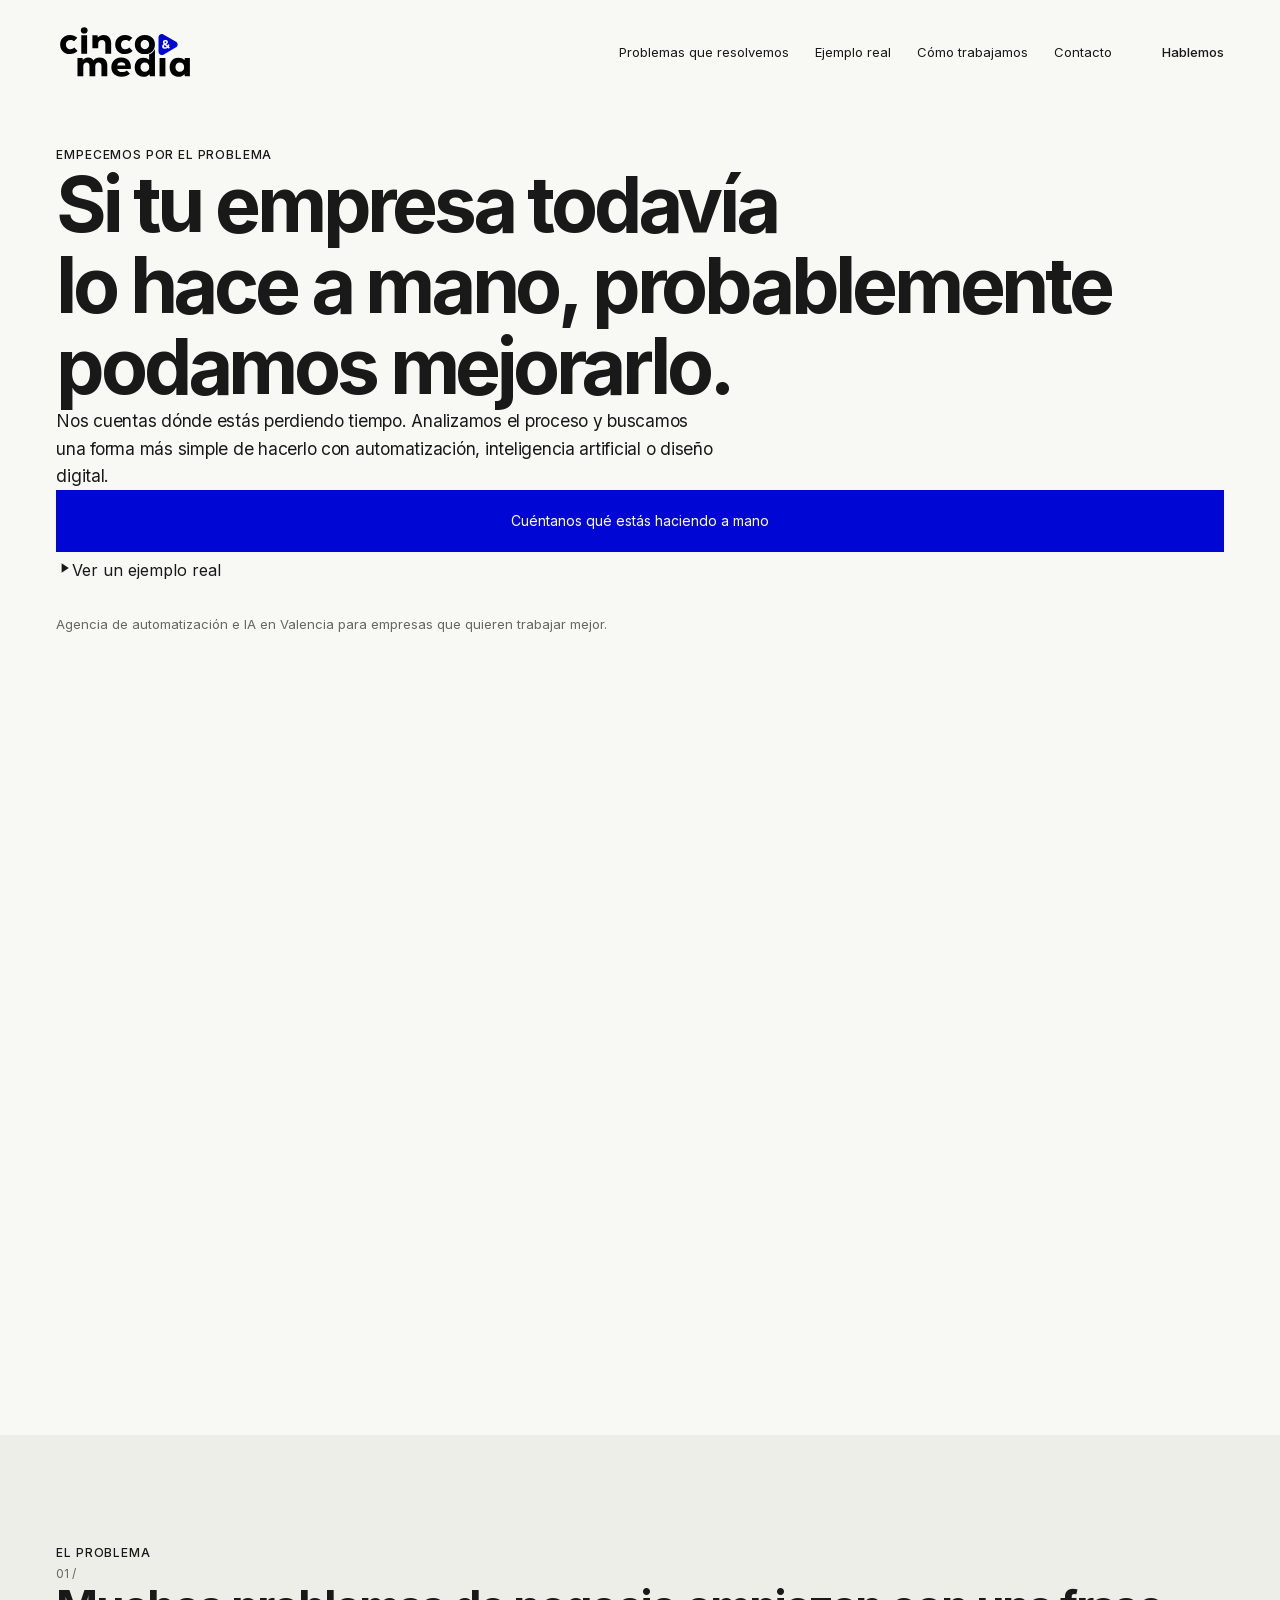
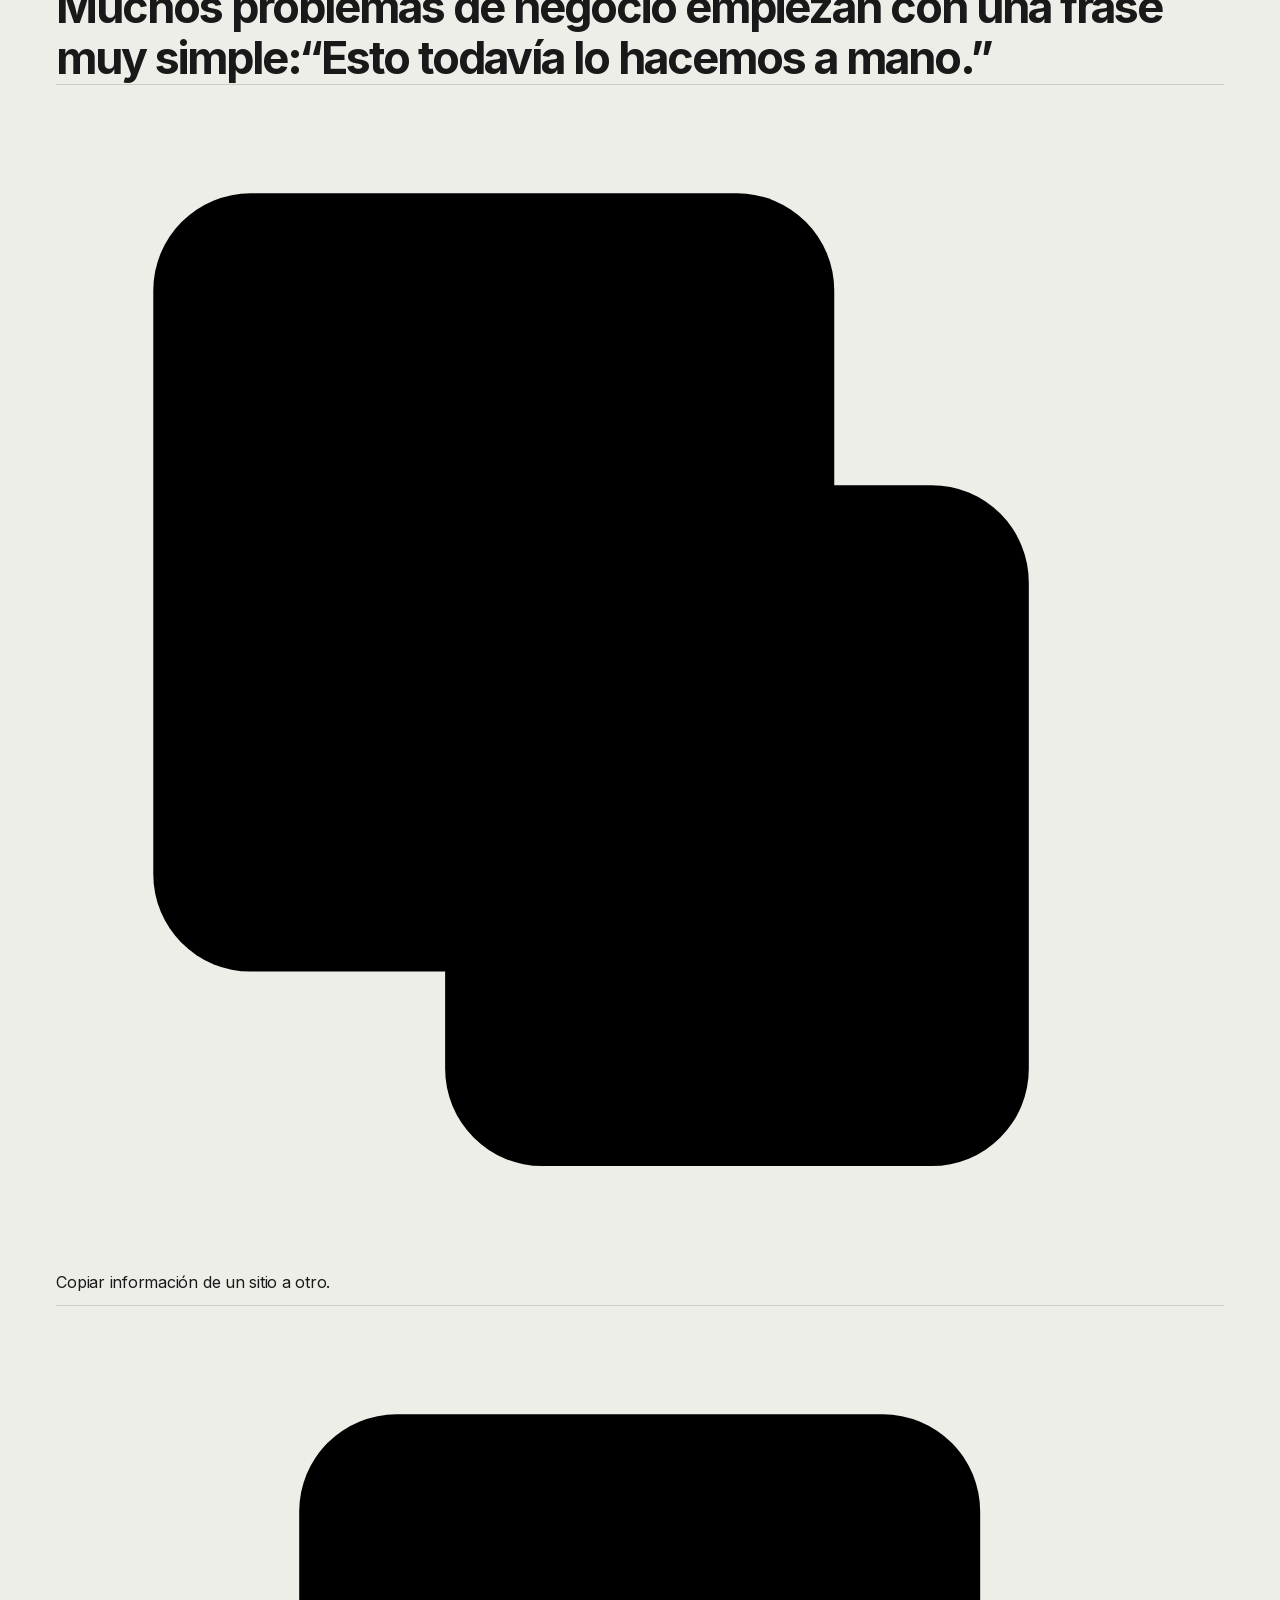
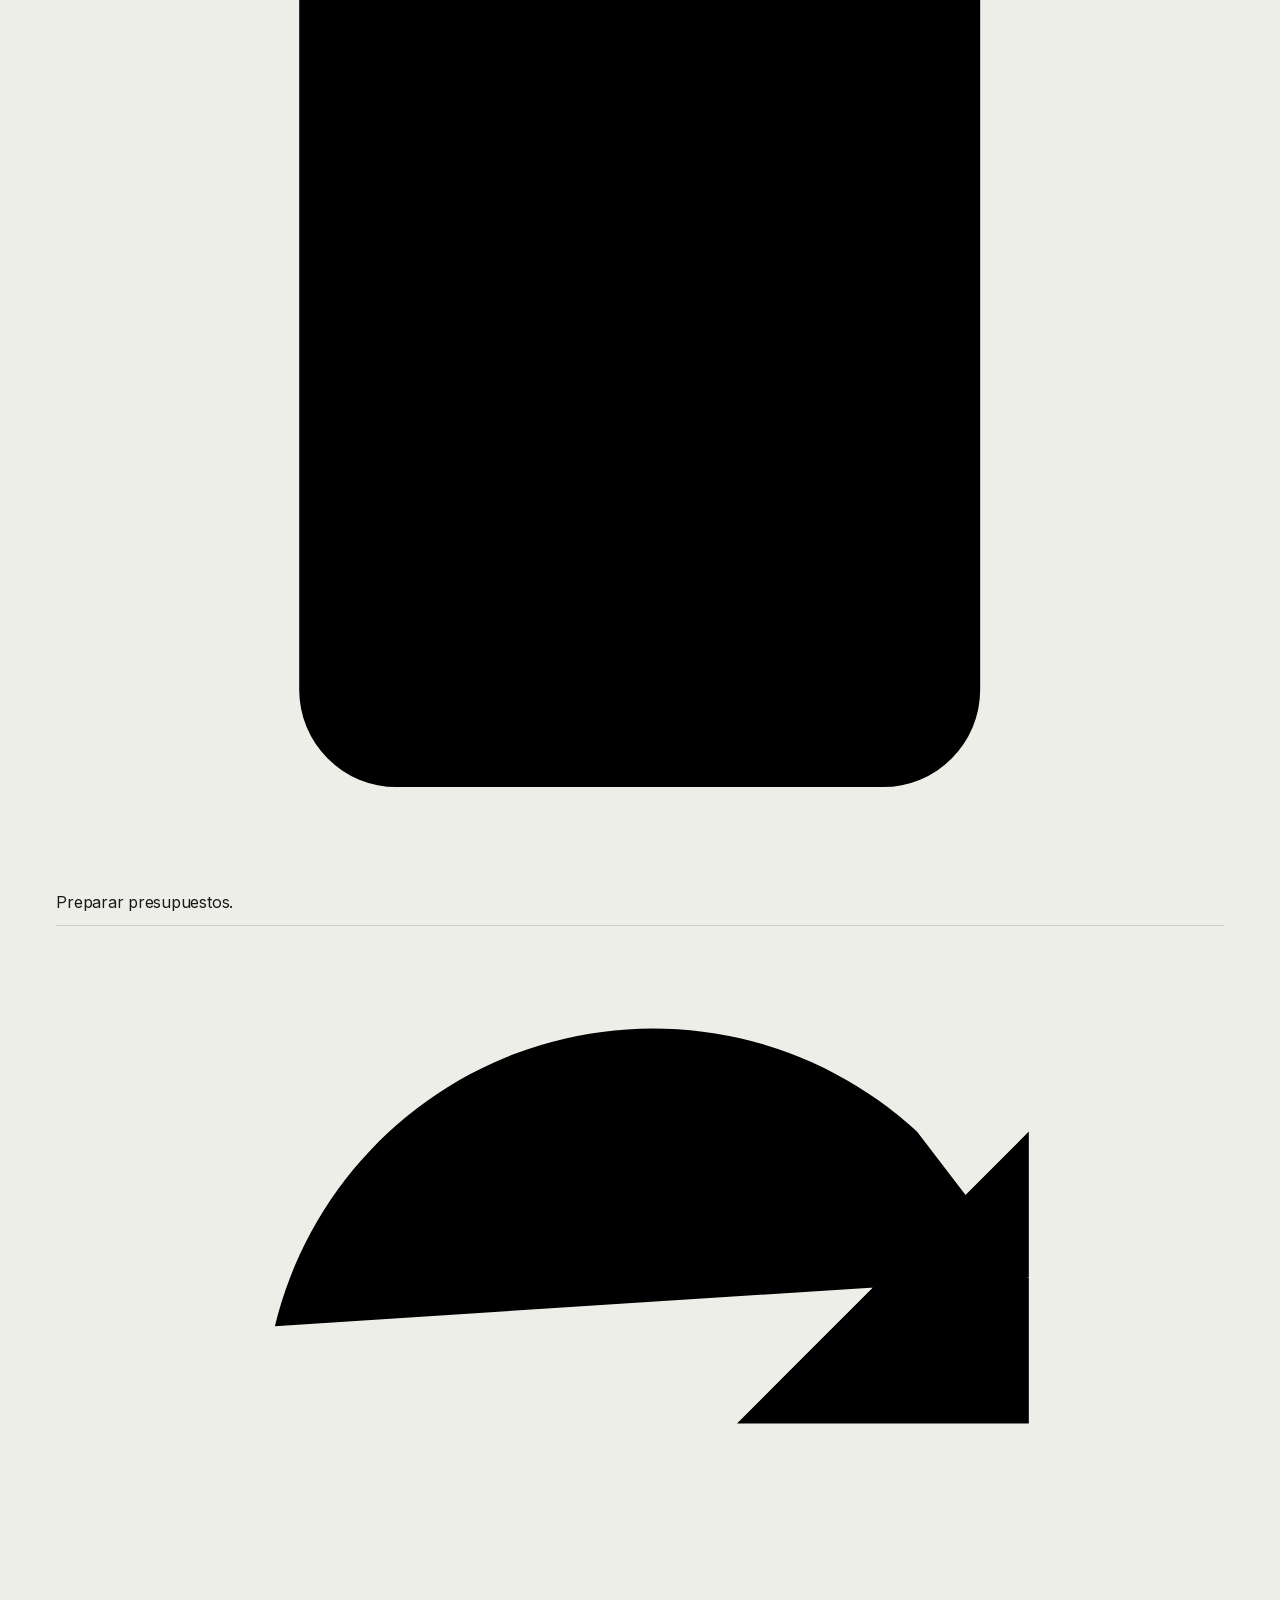
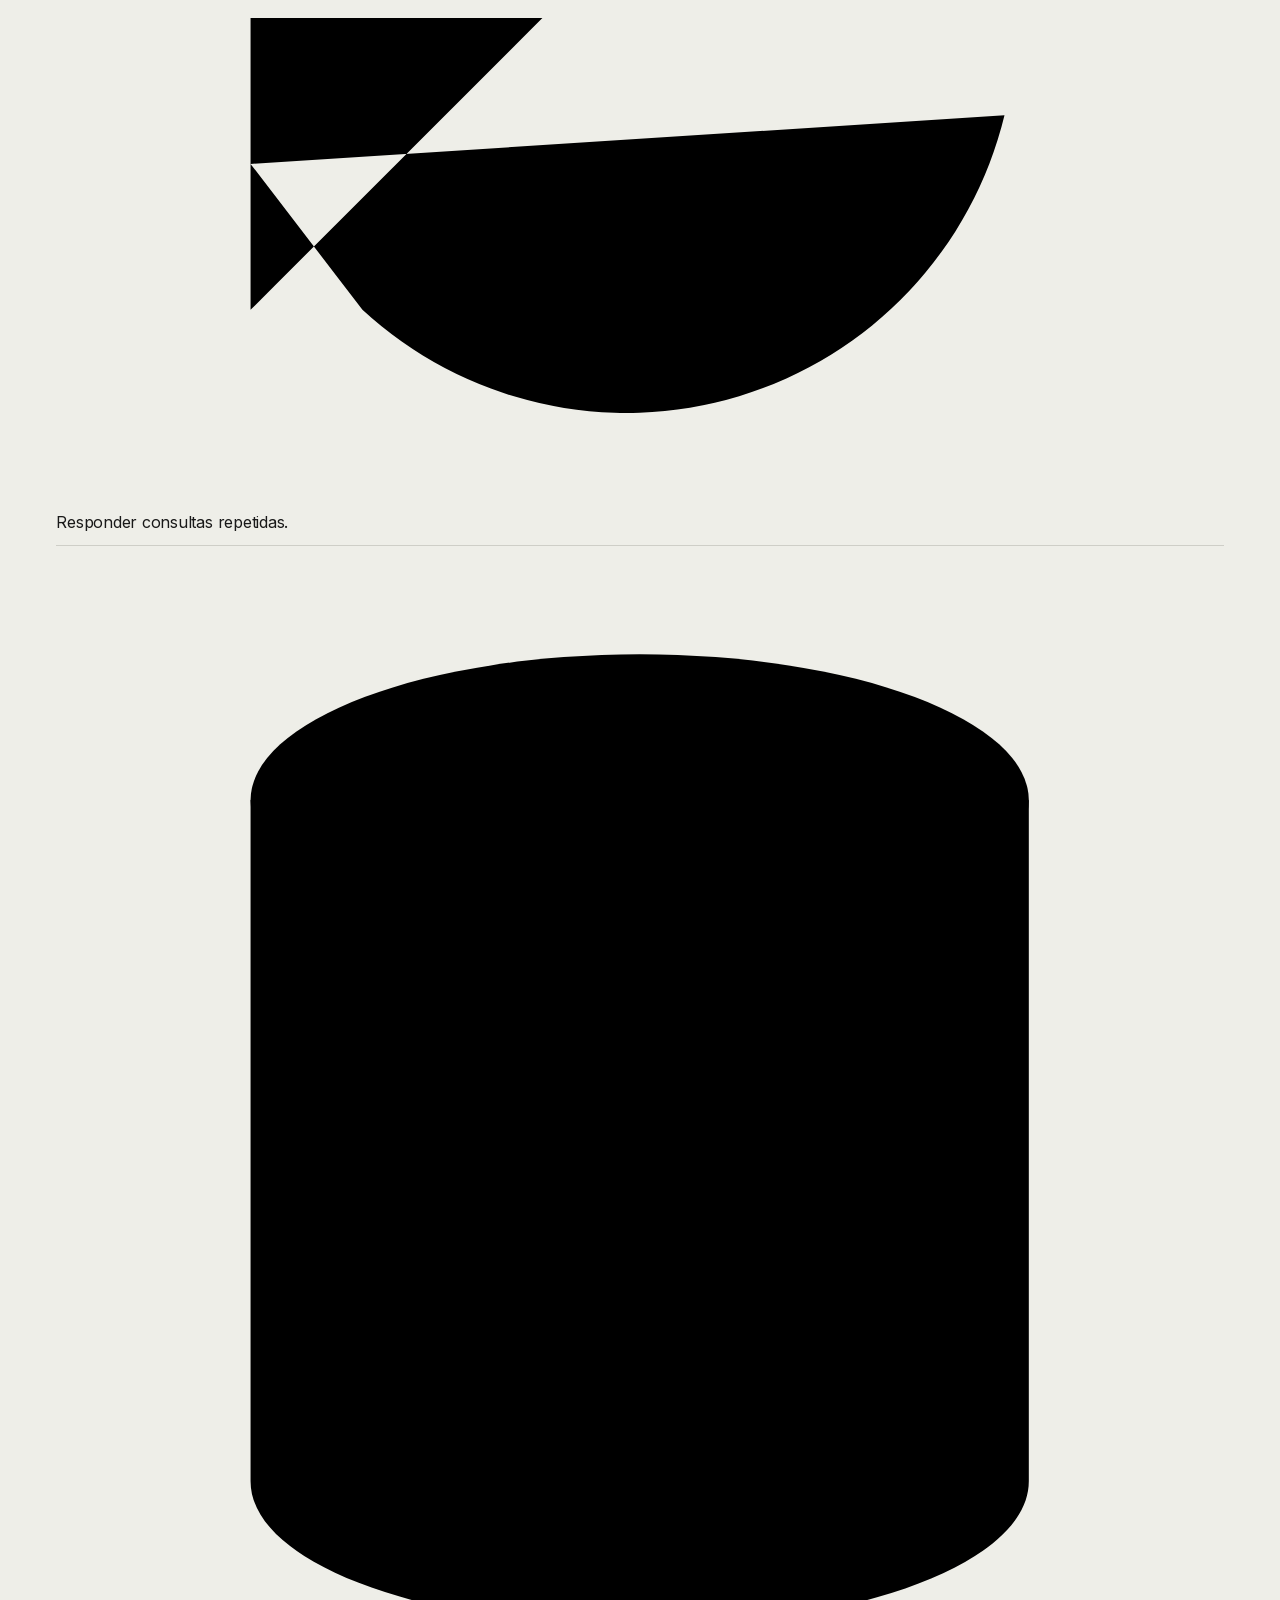
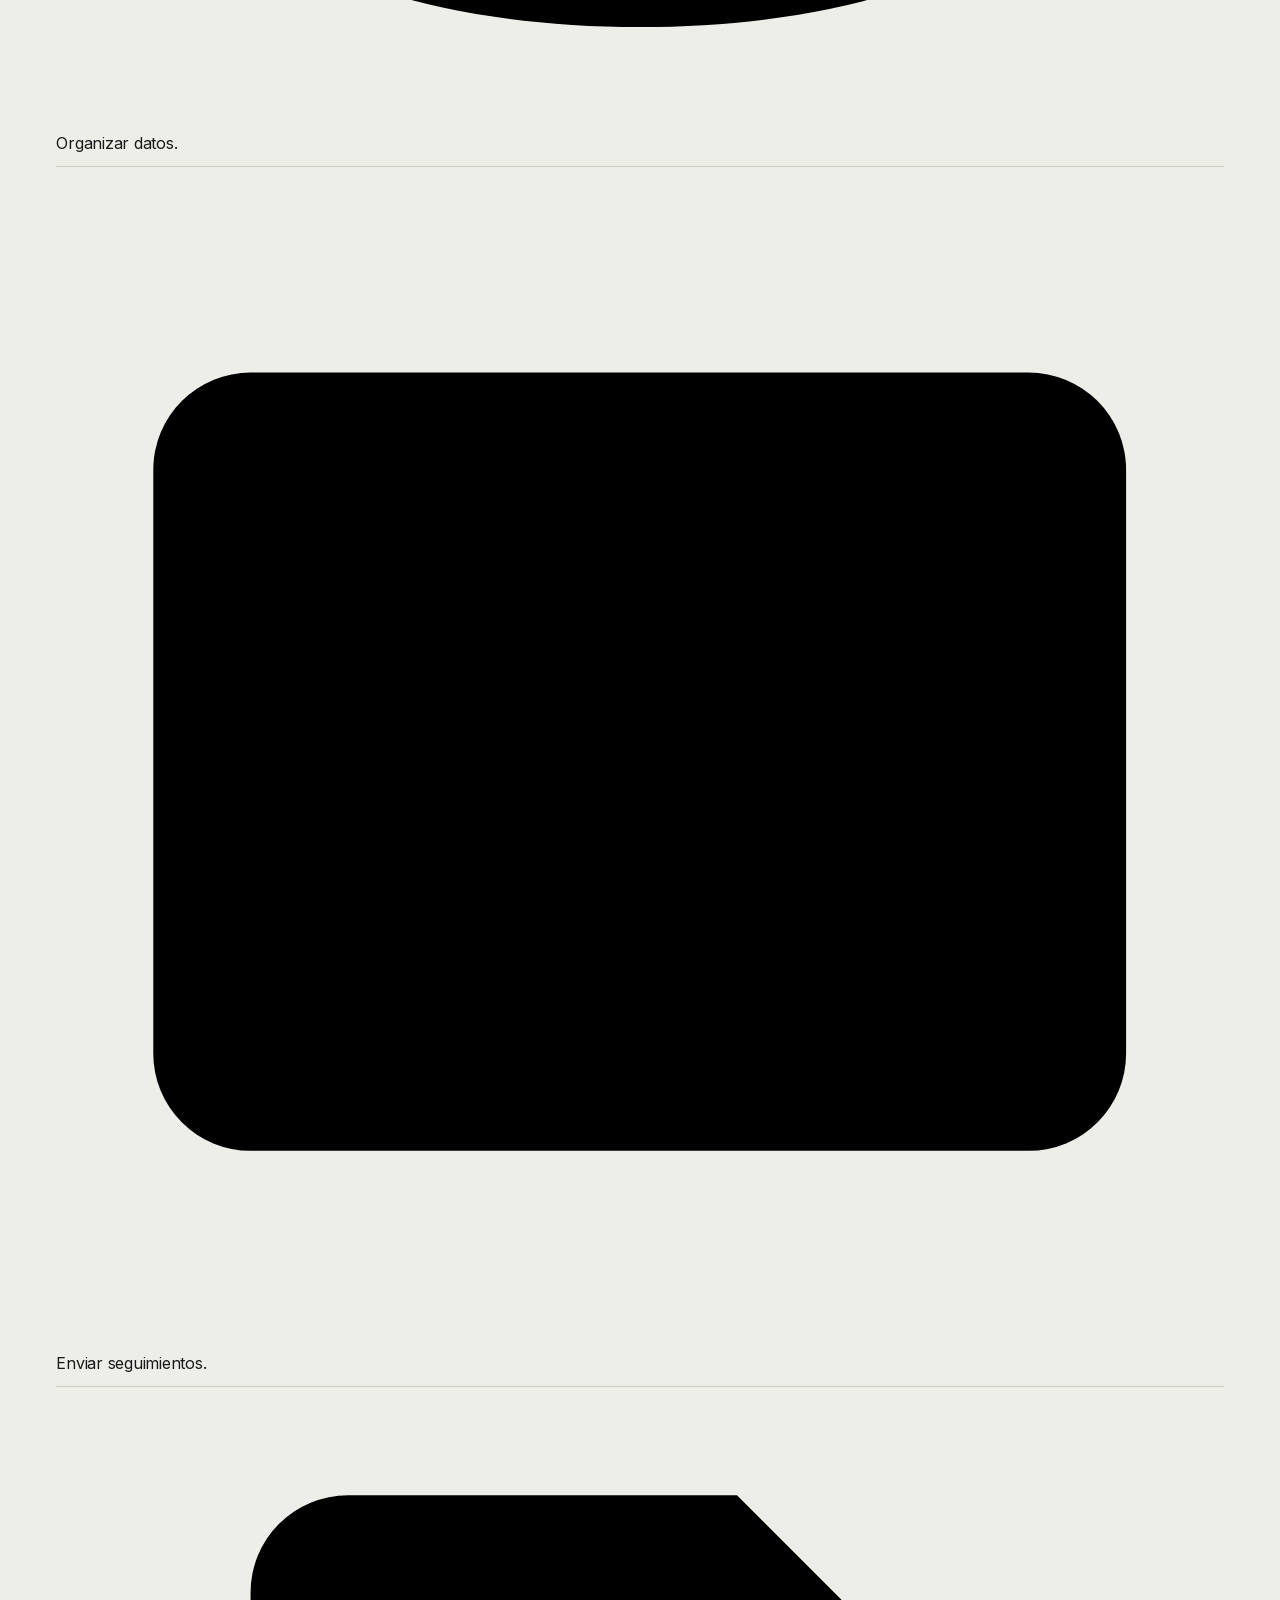
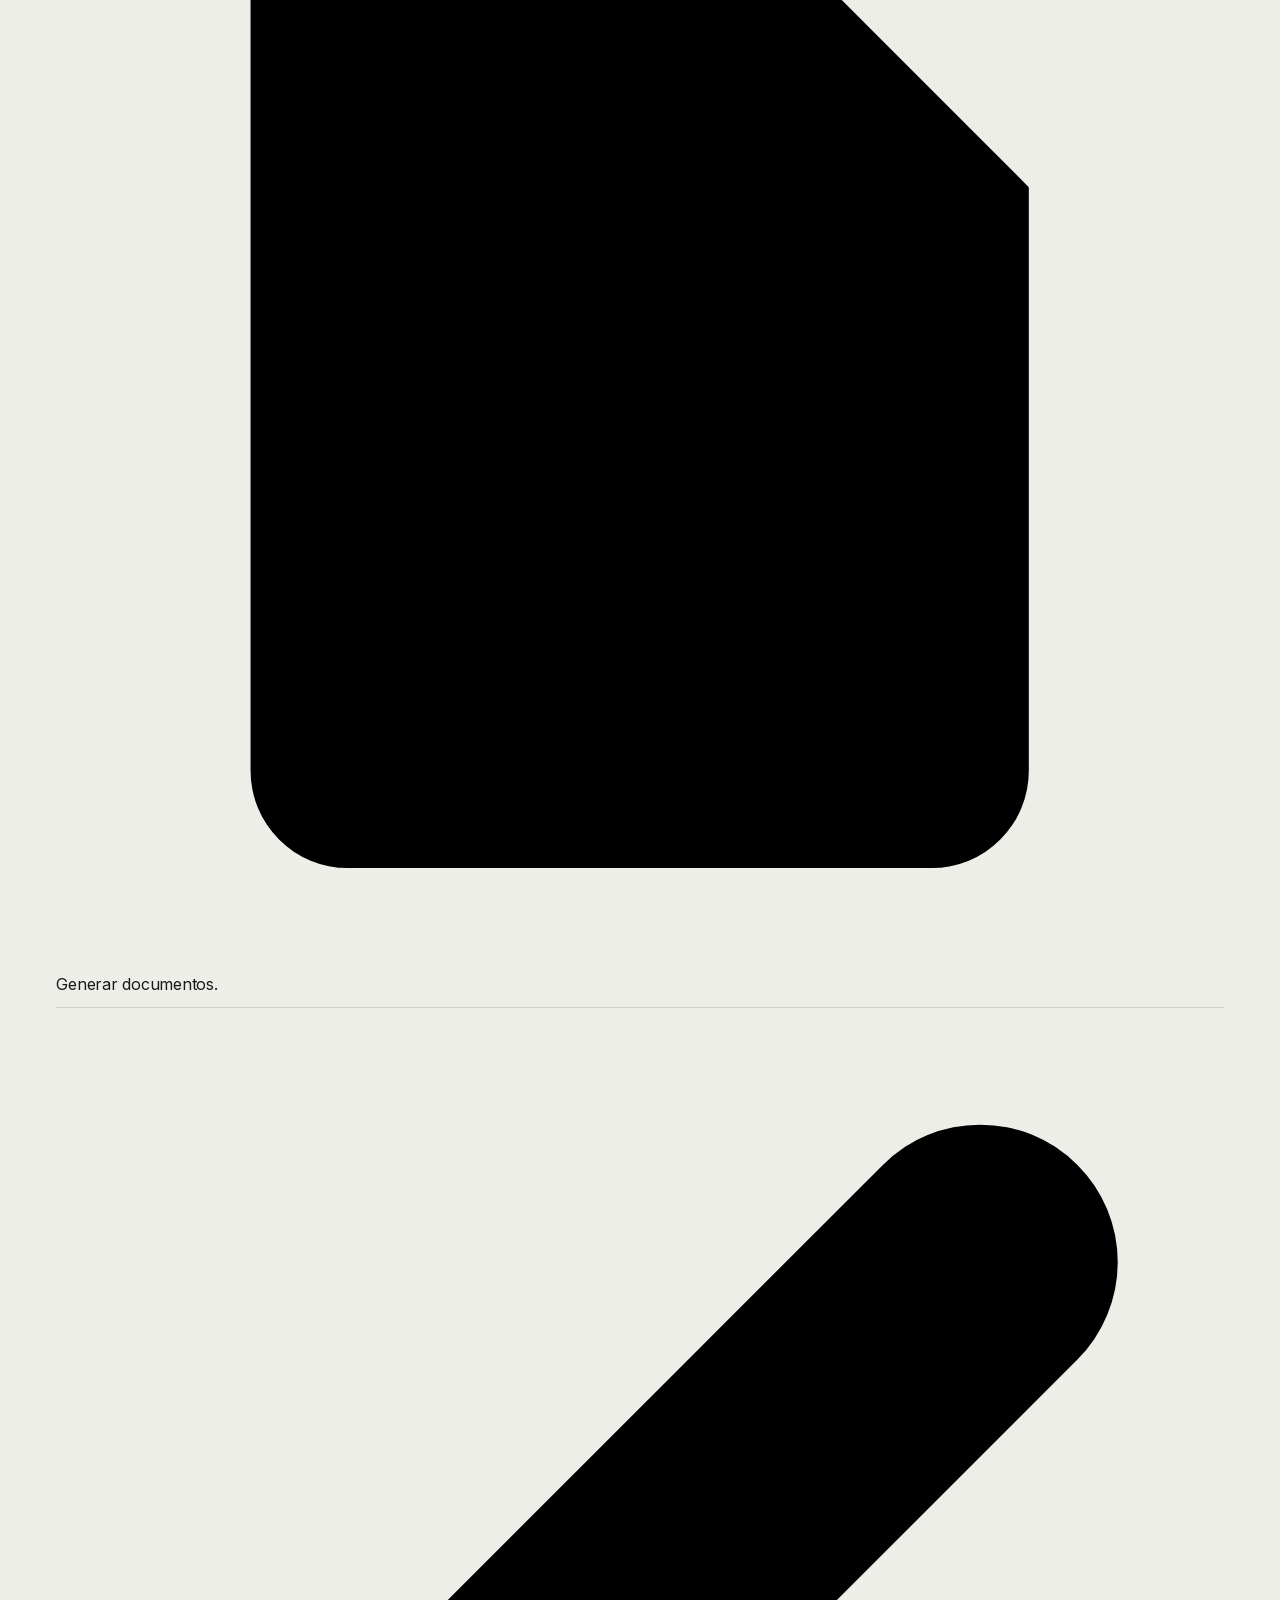
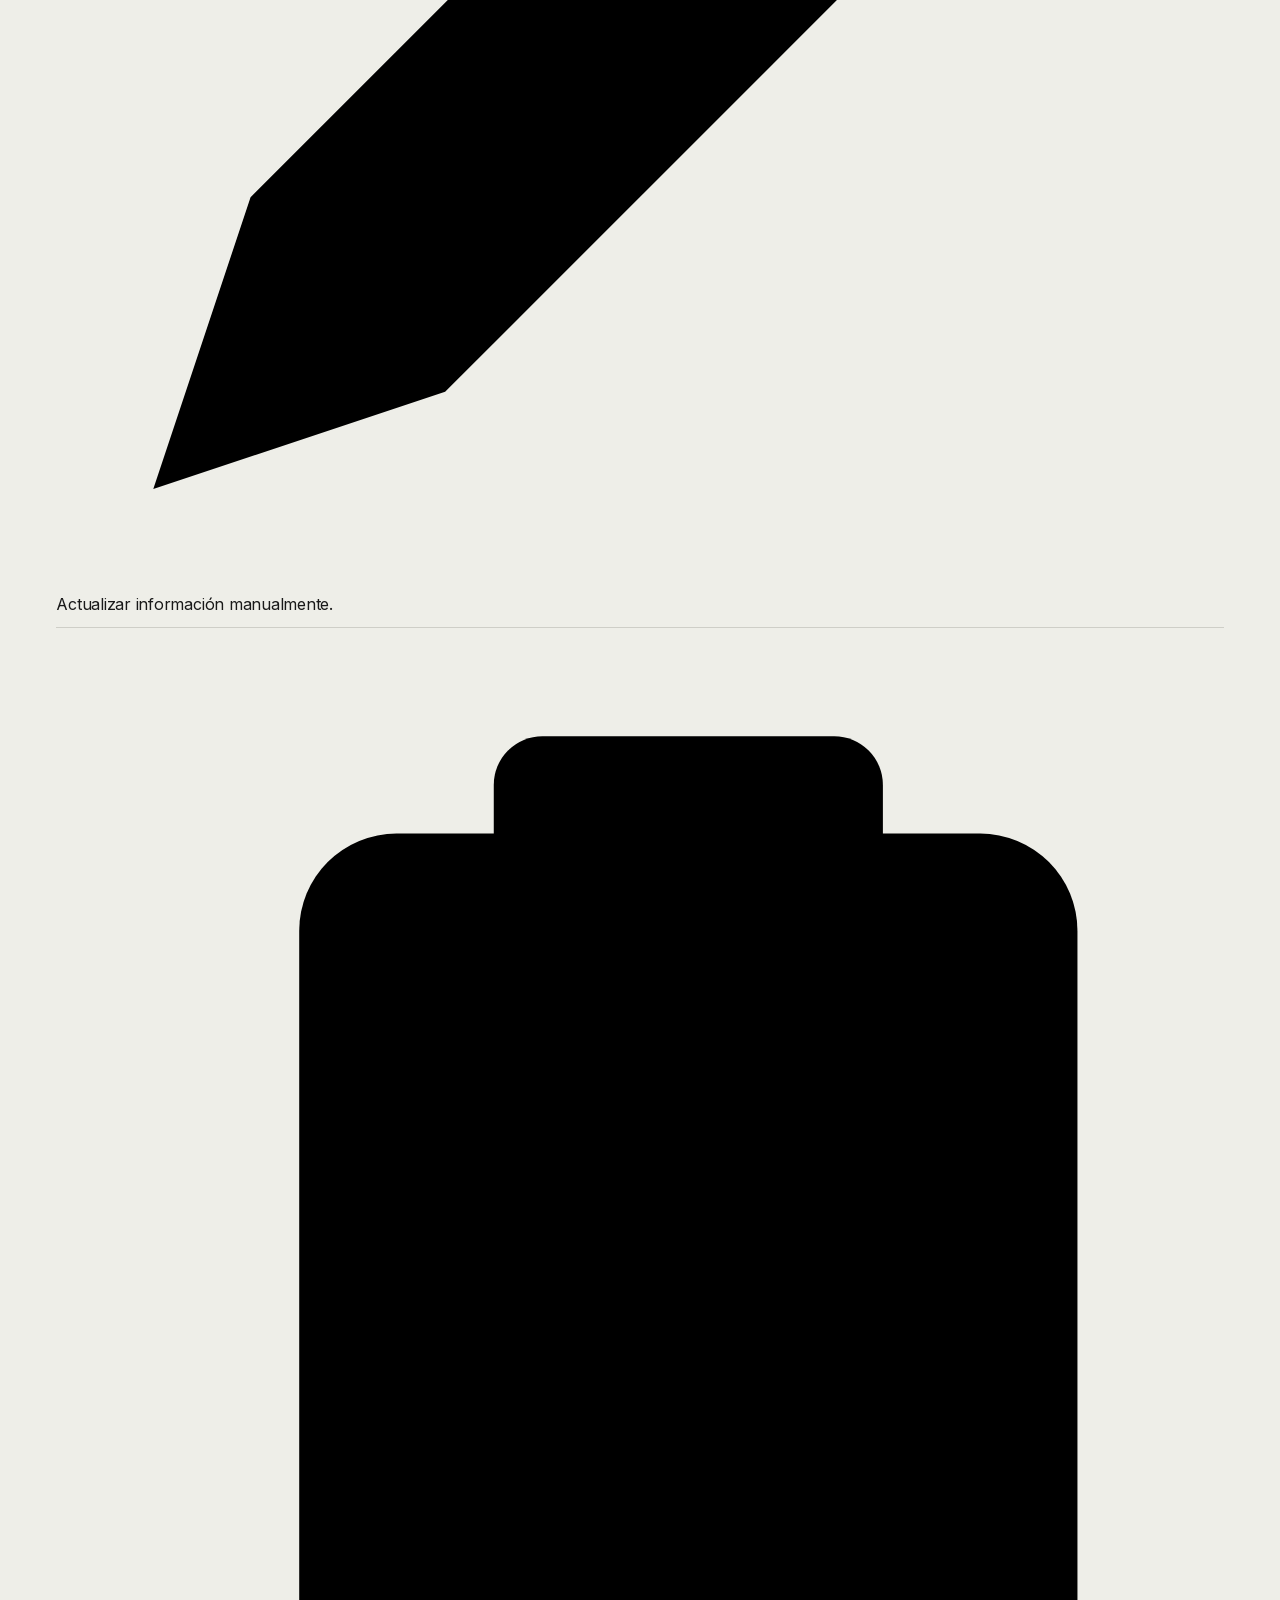
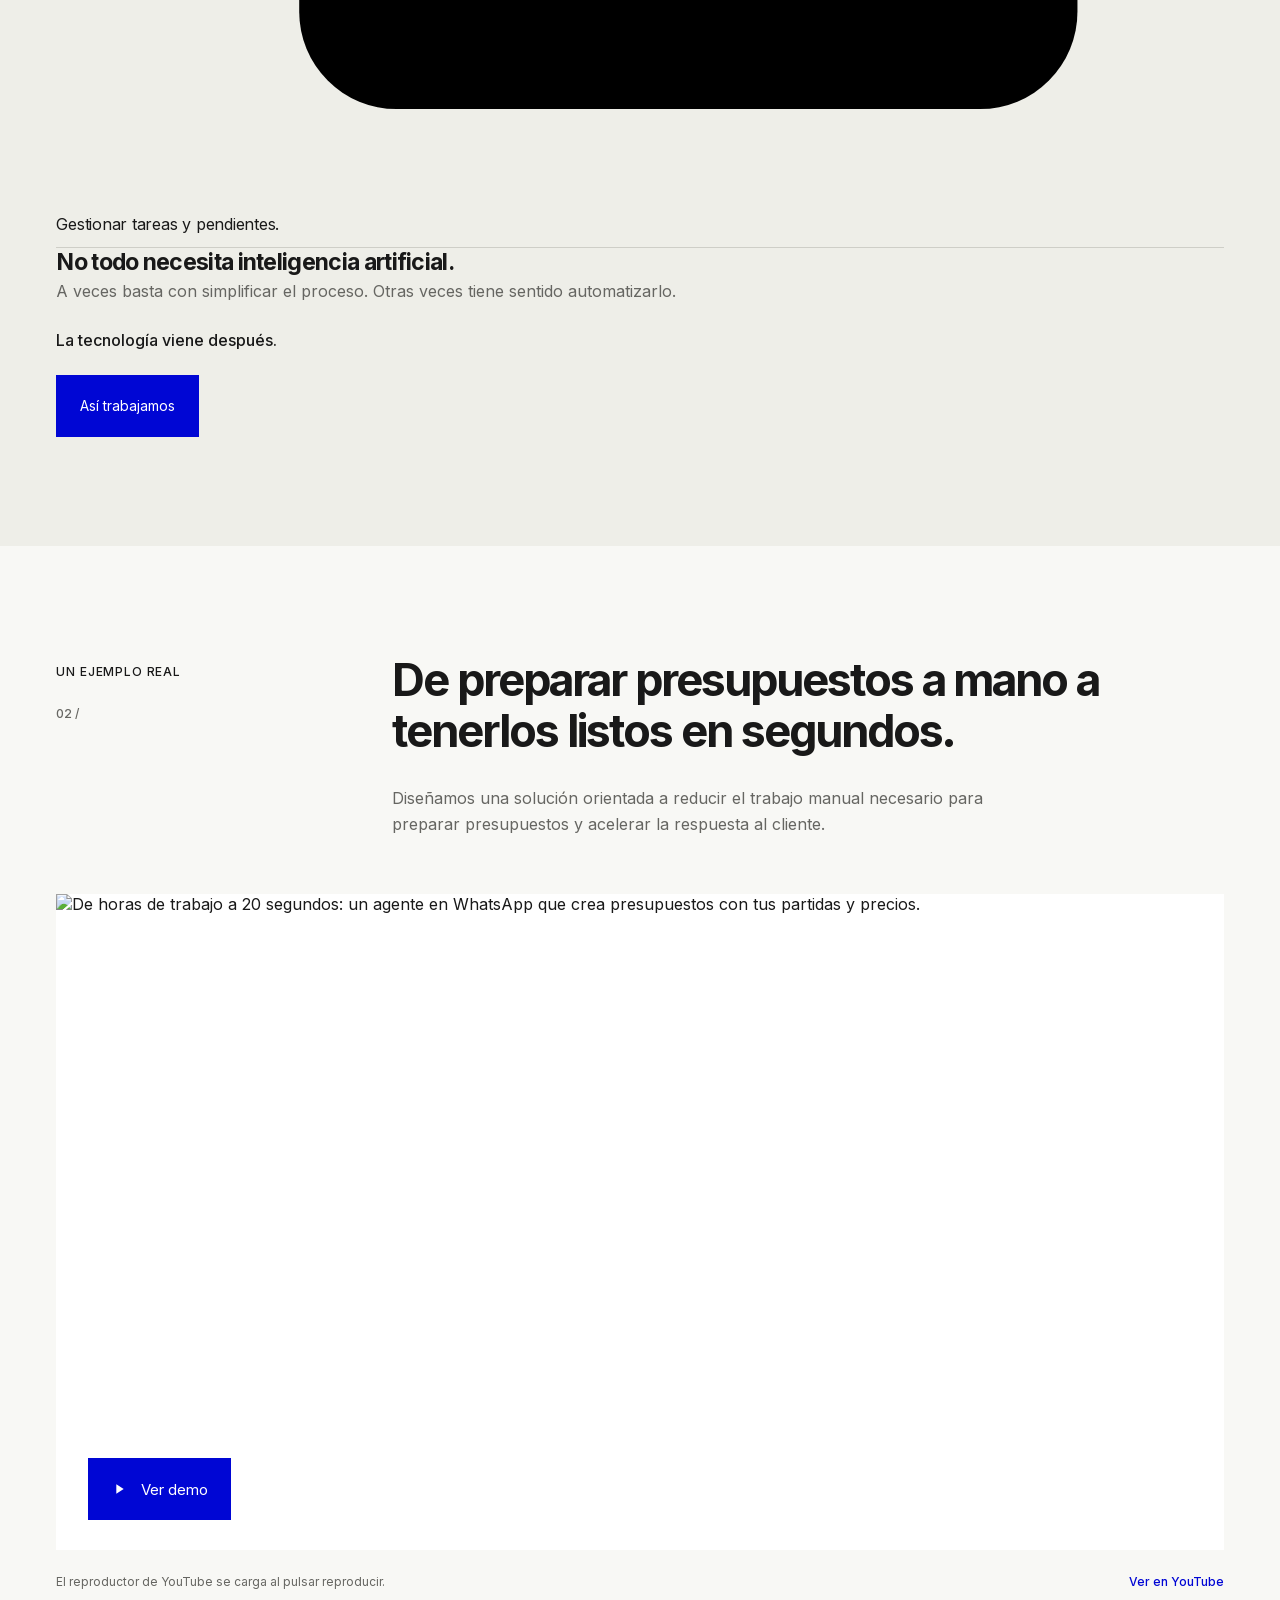
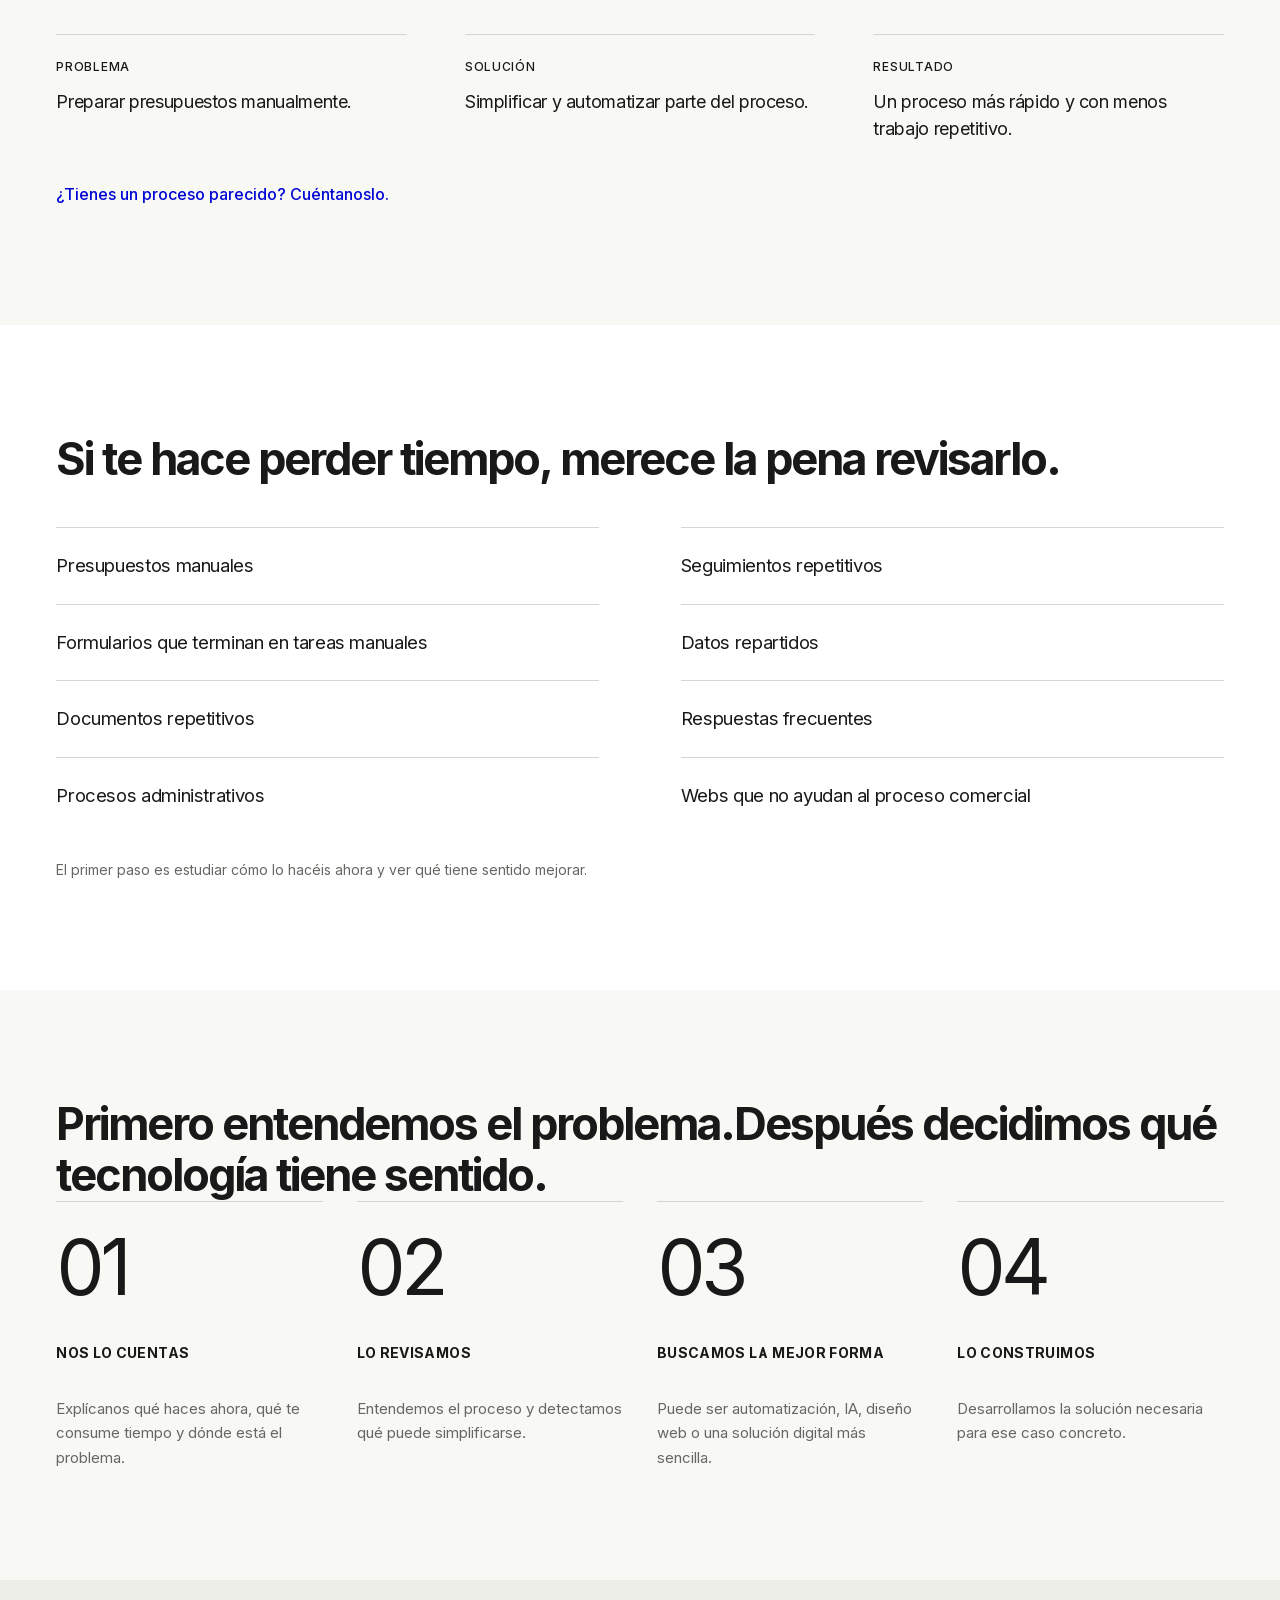
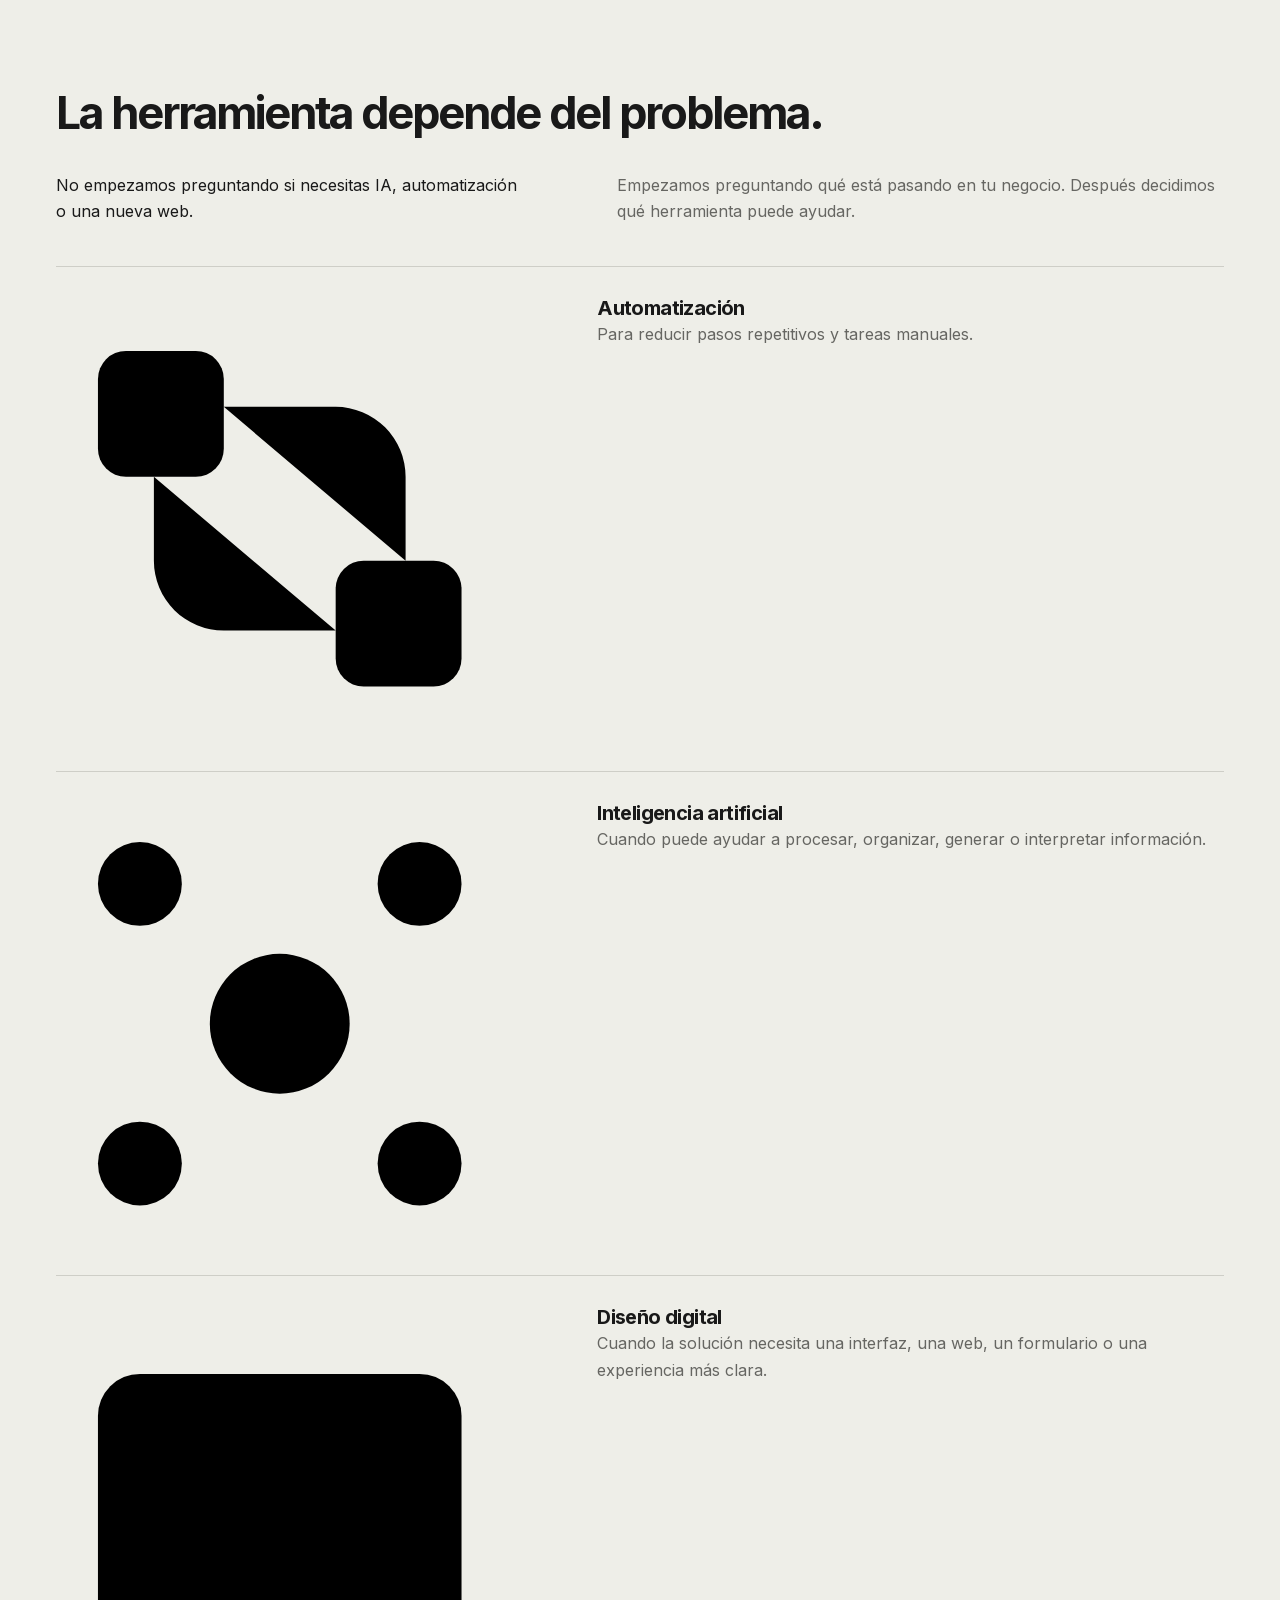
==== commit 3f2cc5db: "Nuevo index" ====
--- a/index.html
+++ b/index.html
@@ -19,16 +19,19 @@
   <meta name="twitter:description" content="Ayudamos a empresas de Valencia a reducir tareas manuales y mejorar procesos mediante automatización, inteligencia artificial y diseño digital.">
   <link rel="icon" type="image/svg+xml" href="assets/favicon.svg">
   <link rel="preload" href="assets/inter-latin.woff2" as="font" type="font/woff2" crossorigin>
-  <link rel="stylesheet" href="styles.css">
-  <script src="site.js" defer></script>
+  <link rel="stylesheet" href="styles.css?v=20261112-1">
+  <link rel="stylesheet" href="hero-motion.css?v=20261104-2">
+  <script src="site.js?v=20261112-1" defer></script>
+  <script src="hero-motion.js" defer></script>
   <script type="application/ld+json">
-  {"@context":"https://schema.org","@graph":[{"@type":"Organization","@id":"https://cincoymedia.com/#organization","name":"Cinco y Media","url":"https://cincoymedia.com/","logo":"https://cincoymedia.com/assets/cincoymedia.svg","email":"encincoymedia@gmail.com","description":"Agencia de Valencia que ayuda a empresas a revisar tareas manuales y mejorar procesos mediante automatización, inteligencia artificial y diseño digital.","areaServed":{"@type":"Place","name":"Valencia, España"}},{"@type":"WebSite","@id":"https://cincoymedia.com/#website","url":"https://cincoymedia.com/","name":"Cinco y Media","inLanguage":"es-ES","publisher":{"@id":"https://cincoymedia.com/#organization"}}]}
+  {"@context":"https://schema.org","@graph":[{"@type":"Organization","@id":"https://cincoymedia.com/#organization","name":"Cinco y Media","url":"https://cincoymedia.com/","logo":"https://cincoymedia.com/assets/cincoymedia.svg","description":"Agencia de Valencia que ayuda a empresas a revisar tareas manuales y mejorar procesos mediante automatización, inteligencia artificial y diseño digital.","areaServed":{"@type":"Place","name":"Valencia, España"}},{"@type":"WebSite","@id":"https://cincoymedia.com/#website","url":"https://cincoymedia.com/","name":"Cinco y Media","inLanguage":"es-ES","publisher":{"@id":"https://cincoymedia.com/#organization"}}]}
   </script>
 </head>
 <body id="inicio">
   <a class="skip-link" href="#contenido">Saltar al contenido</a>
 
   <!-- 01. Header -->
+  <div class="hero-header">
   <header class="site-header wrap">
     <a class="brand" href="#inicio" aria-label="Cinco y Media — Inicio"><img src="assets/cincoymedia.svg" width="2800" height="1500" alt="Cinco y Media"></a>
     <nav class="desktop-nav" aria-label="Navegación principal">
@@ -44,52 +47,68 @@
       <a href="#ejemplo-real">Ejemplo real</a>
       <a href="#metodo">Cómo trabajamos</a>
       <a href="#contacto">Contacto</a>
-      <a class="mobile-contact" href="mailto:encincoymedia@gmail.com">encincoymedia@gmail.com</a>
+      <a class="mobile-contact" href="https://wa.me/34614811073" target="_blank" rel="noopener noreferrer">Hablemos por WhatsApp<span class="sr-only"> (abre una nueva pestaña)</span></a>
     </nav>
   </header>
+  </div>
 
   <main id="contenido">
     <!-- 02. Hero -->
-    <section class="hero wrap" aria-labelledby="hero-title">
-      <div class="hero-topline"><p class="eyebrow">Empecemos por el problema</p><p class="location-label">Valencia, España</p></div>
-      <h1 id="hero-title"><span class="hero-line">Si tu empresa todavía</span> <span class="hero-line">lo hace a mano, <span class="muted-heading">probablemente</span></span> <span class="hero-line muted-heading">podamos mejorarlo.</span></h1>
-      <div class="hero-bottom">
-        <p class="hero-description">Nos cuentas dónde estás perdiendo tiempo. Analizamos el proceso y buscamos una forma más simple de hacerlo con automatización, inteligencia artificial o diseño digital.</p>
-        <div class="hero-actions"><a class="primary-link" href="#contacto">Cuéntanos qué estás haciendo a mano</a><a class="text-link" href="#metodo">Ver cómo trabajamos</a></div>
-      </div>
-      <p class="hero-local">Agencia de automatización e IA en Valencia para empresas que quieren trabajar mejor.</p>
+    <section class="hero hero-motion" aria-labelledby="hero-title">
+      <div class="hero-motion-layout wrap">
+        <div class="hero-copy">
+          <p class="eyebrow hero-badge"><span aria-hidden="true"></span>Empecemos por el problema</p>
+          <h1 id="hero-title"><span class="hero-line">Si tu empresa <span class="hero-accent">todavía</span></span> <span class="hero-line"><span class="hero-accent">lo hace a mano</span>, probablemente</span> <span class="hero-line">podamos mejorarlo.</span></h1>
+          <p class="hero-description">Nos cuentas dónde estás perdiendo tiempo. Analizamos el proceso y buscamos una forma más simple de hacerlo con automatización, inteligencia artificial o diseño digital.</p>
+          <div class="hero-actions"><a class="primary-link" href="#contacto">Cuéntanos qué estás haciendo a mano</a><a class="hero-secondary" href="#ejemplo-real"><span class="hero-play" aria-hidden="true"><svg viewBox="0 0 20 20" width="16" height="16"><path d="m7 4 9 6-9 6Z" fill="currentColor"/></svg></span>Ver un ejemplo real</a></div>
+          <p class="hero-local">Agencia de automatización e IA en Valencia para empresas que quieren trabajar mejor.</p>
+        </div>
+        <div class="hero-visual" aria-hidden="true">
+          <video id="hero-motion-video" poster="assets/hero-motion-poster.webp" data-src="assets/hero-motion.mp4" width="1280" height="720" muted playsinline loop preload="none" tabindex="-1" disablepictureinpicture></video>
+        </div>
+        <div class="hero-motion-controls">
+          <span class="hero-motion-hint" hidden>Mueve el cursor para explorar</span>
+          <button class="hero-motion-toggle" type="button" aria-controls="hero-motion-video" aria-pressed="false" hidden>Pausar movimiento</button>
+        </div>
+      </div>
     </section>
 
     <!-- 03. El problema -->
     <section id="problema" class="section problem" aria-labelledby="problem-title">
-      <div class="wrap section-grid">
-        <div class="section-label"><p class="eyebrow">El problema</p><span class="section-index" aria-hidden="true">01 /</span></div>
-        <div class="section-body">
-          <h2 id="problem-title">Muchos problemas de negocio empiezan con una frase muy simple:<br><span class="muted-heading">“Esto todavía lo hacemos a mano.”</span></h2>
-          <div class="problem-content">
-            <ul class="manual-tasks">
-              <li>Copiar información de un sitio a otro.</li>
-              <li>Preparar presupuestos.</li>
-              <li>Responder consultas repetidas.</li>
-              <li>Organizar datos.</li>
-              <li>Enviar seguimientos.</li>
-              <li>Generar documentos.</li>
-              <li>Actualizar información manualmente.</li>
-            </ul>
-            <div class="problem-perspective"><p class="lead-copy">No todo necesita inteligencia artificial.</p><p>A veces basta con simplificar el proceso. Otras veces tiene sentido automatizarlo.</p><p class="closing-line">La tecnología viene después.</p></div>
+      <div class="wrap">
+        <div class="problem-heading"><p class="eyebrow">El problema</p><span class="section-index" aria-hidden="true">01 /</span></div>
+        <div class="problem-layout">
+          <h2 id="problem-title"><span class="problem-premise">Muchos problemas de negocio empiezan con una frase muy simple:</span><span class="problem-quote">“Esto todavía lo hacemos a mano.”</span></h2>
+          <ul class="manual-tasks" aria-label="Ejemplos de tareas manuales">
+            <li><span class="task-icon" aria-hidden="true"><svg viewBox="0 0 24 24"><rect x="8" y="8" width="12" height="14" rx="2"/><path d="M16 8V4a2 2 0 0 0-2-2H4a2 2 0 0 0-2 2v12a2 2 0 0 0 2 2h4"/></svg></span><span>Copiar información de un sitio a otro.</span></li>
+            <li><span class="task-icon" aria-hidden="true"><svg viewBox="0 0 24 24"><rect x="5" y="2" width="14" height="20" rx="2"/><path d="M8 6h8v4H8zM8 14h1m3 0h1m3 0h.01M8 18h1m3 0h1m3 0h.01"/></svg></span><span>Preparar presupuestos.</span></li>
+            <li><span class="task-icon" aria-hidden="true"><svg viewBox="0 0 24 24"><path d="M20 4v6h-6M4 20v-6h6M4.5 8a8 8 0 0 1 13.2-4L20 7M4 17l2.3 3A8 8 0 0 0 19.5 16"/></svg></span><span>Responder consultas repetidas.</span></li>
+            <li><span class="task-icon" aria-hidden="true"><svg viewBox="0 0 24 24"><ellipse cx="12" cy="5" rx="8" ry="3"/><path d="M4 5v14c0 1.7 3.6 3 8 3s8-1.3 8-3V5M4 12c0 1.7 3.6 3 8 3s8-1.3 8-3M4 8.5c0 1.7 3.6 3 8 3s8-1.3 8-3"/></svg></span><span>Organizar datos.</span></li>
+            <li><span class="task-icon" aria-hidden="true"><svg viewBox="0 0 24 24"><rect x="2" y="4" width="20" height="16" rx="2"/><path d="m3 5 9 8 9-8M3 19l6-6m12 6-6-6"/></svg></span><span>Enviar seguimientos.</span></li>
+            <li><span class="task-icon" aria-hidden="true"><svg viewBox="0 0 24 24"><path d="M14 2H6a2 2 0 0 0-2 2v16a2 2 0 0 0 2 2h12a2 2 0 0 0 2-2V8zM14 2v6h6M8 13h8m-8 4h8"/></svg></span><span>Generar documentos.</span></li>
+            <li><span class="task-icon" aria-hidden="true"><svg viewBox="0 0 24 24"><path d="m15 5 4 4M4 16 17 3a2.8 2.8 0 0 1 4 4L8 20l-6 2zM4 16l4 4"/></svg></span><span>Actualizar información manualmente.</span></li>
+            <li><span class="task-icon" aria-hidden="true"><svg viewBox="0 0 24 24"><rect x="5" y="4" width="16" height="18" rx="2"/><rect x="9" y="2" width="8" height="4" rx="1"/><path d="m8 11 1 1 2-2m3 1h4m-10 6 1 1 2-2m3 1h4"/></svg></span><span>Gestionar tareas y pendientes.</span></li>
+          </ul>
+          <div class="problem-perspective">
+            <h3>No todo necesita inteligencia artificial.</h3>
+            <p>A veces basta con simplificar el proceso. Otras veces tiene sentido automatizarlo.</p>
+            <p class="closing-line">La tecnología viene después.</p>
+            <a class="primary-link problem-cta" href="#metodo">Así trabajamos</a>
           </div>
         </div>
       </div>
     </section>
 
+    <div class="lower-page">
     <!-- 04. Ejemplo real: vídeo facilitado por Cinco y Media -->
-    <section id="ejemplo-real" class="section case-study wrap" aria-labelledby="case-title">
+    <section id="ejemplo-real" class="section case-study" aria-labelledby="case-title">
+      <div class="wrap">
       <div class="section-heading"><p class="eyebrow">Un ejemplo real <span class="section-index" aria-hidden="true">02 /</span></p><div><h2 id="case-title">De preparar presupuestos a mano a tenerlos listos en segundos.</h2><p class="section-intro">Diseñamos una solución orientada a reducir el trabajo manual necesario para preparar presupuestos y acelerar la respuesta al cliente.</p></div></div>
       <figure class="case-video">
         <div class="video-stage" id="presupuestos-video">
-          <a class="video-launch" href="https://www.youtube.com/watch?v=zb0A4mm35fU" data-video-launch aria-label="Reproducir vídeo: Presupuestos a medida en segundos, no en horas" aria-describedby="video-notice">
-            <img src="assets/presupuestos-video.jpg" width="480" height="360" loading="lazy" decoding="async" alt="Miniatura del vídeo de Cinco y Media sobre la preparación de presupuestos.">
-            <span class="video-launch-label"><svg aria-hidden="true" viewBox="0 0 24 24" width="20" height="20"><path d="m8 5 11 7-11 7Z" fill="currentColor"/></svg>Ver el ejemplo real</span>
+          <a class="video-launch" href="https://www.youtube.com/watch?v=zb0A4mm35fU" data-video-launch aria-label="Ver demo: Presupuestos a medida en segundos, no en horas" aria-describedby="video-notice">
+            <img src="assets/presupuestos-portada-corregida.png" width="1672" height="941" loading="lazy" decoding="async" alt="De horas de trabajo a 20 segundos: un agente en WhatsApp que crea presupuestos con tus partidas y precios.">
+            <span class="primary-link video-launch-label"><svg aria-hidden="true" viewBox="0 0 24 24" width="16" height="16"><path d="m8 5 11 7-11 7Z" fill="currentColor"/></svg>Ver demo</span>
           </a>
         </div>
         <figcaption><span id="video-notice">El reproductor de YouTube se carga al pulsar reproducir.</span><a class="text-link" href="https://www.youtube.com/watch?v=zb0A4mm35fU" target="_blank" rel="noopener noreferrer">Ver en YouTube<span class="sr-only"> (abre una nueva pestaña)</span></a></figcaption>
@@ -100,23 +119,23 @@
         <div><dt>Resultado</dt><dd>Un proceso más rápido y con menos trabajo repetitivo.</dd></div>
       </dl>
       <a class="case-cta text-link" href="#contacto">¿Tienes un proceso parecido? Cuéntanoslo.</a>
+      </div>
     </section>
 
     <!-- 05. Problemas que podemos abordar -->
     <section id="problemas" class="section help-section" aria-labelledby="help-title">
-      <div class="wrap section-grid">
-        <div class="section-label"><p class="eyebrow">Dónde podemos ayudar</p><span class="section-index" aria-hidden="true">03 /</span></div>
+      <div class="wrap help-layout">
+        <h2 id="help-title">Si te hace perder tiempo, <span>merece la pena revisarlo.</span></h2>
         <div class="section-body">
-          <h2 id="help-title">Si te hace perder tiempo, merece la pena revisarlo.</h2>
           <ul class="problem-list">
-            <li><span aria-hidden="true">01</span>Presupuestos manuales</li>
-            <li><span aria-hidden="true">02</span>Seguimientos repetitivos</li>
-            <li><span aria-hidden="true">03</span>Formularios que terminan en tareas manuales</li>
-            <li><span aria-hidden="true">04</span>Datos repartidos</li>
-            <li><span aria-hidden="true">05</span>Documentos repetitivos</li>
-            <li><span aria-hidden="true">06</span>Respuestas frecuentes</li>
-            <li><span aria-hidden="true">07</span>Procesos administrativos</li>
-            <li><span aria-hidden="true">08</span>Webs que no ayudan al proceso comercial</li>
+            <li>Presupuestos manuales</li>
+            <li>Seguimientos repetitivos</li>
+            <li>Formularios que terminan en tareas manuales</li>
+            <li>Datos repartidos</li>
+            <li>Documentos repetitivos</li>
+            <li>Respuestas frecuentes</li>
+            <li>Procesos administrativos</li>
+            <li>Webs que no ayudan al proceso comercial</li>
           </ul>
           <p class="section-note">El primer paso es estudiar cómo lo hacéis ahora y ver qué tiene sentido mejorar.</p>
         </div>
@@ -125,7 +144,7 @@
 
     <!-- 06. Método -->
     <section id="metodo" class="section method wrap" aria-labelledby="method-title">
-      <div class="section-heading"><p class="eyebrow">Cómo trabajamos <span class="section-index" aria-hidden="true">04 /</span></p><h2 id="method-title">Primero entendemos el problema.<br><span class="muted-heading">Después decidimos qué tecnología tiene sentido.</span></h2></div>
+      <h2 id="method-title">Primero entendemos el problema.<span>Después decidimos qué tecnología tiene sentido.</span></h2>
       <ol class="method-steps">
         <li><span class="step-number" aria-hidden="true">01</span><h3>Nos lo cuentas</h3><p>Explícanos qué haces ahora, qué te consume tiempo y dónde está el problema.</p></li>
         <li><span class="step-number" aria-hidden="true">02</span><h3>Lo revisamos</h3><p>Entendemos el proceso y detectamos qué puede simplificarse.</p></li>
@@ -136,62 +155,60 @@
 
     <!-- 07. Herramientas al servicio del problema -->
     <section id="herramientas" class="section tools-section" aria-labelledby="tools-title">
-      <div class="wrap section-grid">
-        <div class="section-label"><p class="eyebrow">El problema marca el camino</p><span class="section-index" aria-hidden="true">05 /</span></div>
-        <div class="section-body">
+      <div class="wrap tools-layout">
+        <div class="tools-heading">
           <h2 id="tools-title">La herramienta depende del problema.</h2>
           <div class="tools-intro"><p>No empezamos preguntando si necesitas IA, automatización o una nueva web.</p><p>Empezamos preguntando qué está pasando en tu negocio. Después decidimos qué herramienta puede ayudar.</p></div>
+        </div>
           <div class="capabilities">
-            <article id="automatizacion"><h3>Automatización</h3><p>Para reducir pasos repetitivos y tareas manuales.</p></article>
-            <article id="inteligencia-artificial"><h3>Inteligencia artificial</h3><p>Cuando puede ayudar a procesar, organizar, generar o interpretar información.</p></article>
-            <article id="diseno-digital"><h3>Diseño digital</h3><p>Cuando la solución necesita una interfaz, una web, un formulario o una experiencia más clara.</p></article>
+            <article id="automatizacion"><svg class="capability-icon" viewBox="0 0 32 32" aria-hidden="true"><rect x="3" y="4" width="9" height="9" rx="2"/><rect x="20" y="19" width="9" height="9" rx="2"/><path d="M12 8h8a5 5 0 0 1 5 5v6M20 24h-8a5 5 0 0 1-5-5v-6"/></svg><div><h3>Automatización</h3><p>Para reducir pasos repetitivos y tareas manuales.</p></div></article>
+            <article id="inteligencia-artificial"><svg class="capability-icon" viewBox="0 0 32 32" aria-hidden="true"><circle cx="16" cy="16" r="5"/><circle cx="6" cy="6" r="3"/><circle cx="26" cy="6" r="3"/><circle cx="6" cy="26" r="3"/><circle cx="26" cy="26" r="3"/><path d="m8 8 4.5 4.5m7-0L24 8M8 24l4.5-4.5m7 0L24 24"/></svg><div><h3>Inteligencia artificial</h3><p>Cuando puede ayudar a procesar, organizar, generar o interpretar información.</p></div></article>
+            <article id="diseno-digital"><svg class="capability-icon" viewBox="0 0 32 32" aria-hidden="true"><rect x="3" y="5" width="26" height="22" rx="3"/><path d="M3 12h26M11 12v15M7 8.5h.01M11 8.5h.01M16 17h8m-8 5h5"/></svg><div><h3>Diseño digital</h3><p>Cuando la solución necesita una interfaz, una web, un formulario o una experiencia más clara.</p></div></article>
           </div>
-        </div>
       </div>
     </section>
 
     <!-- 08. Diseño web como capacidad complementaria -->
-    <section id="diseno-web" class="section web-section wrap section-grid" aria-labelledby="web-title">
-      <div class="section-label"><p class="eyebrow">Diseño web</p><span class="section-index" aria-hidden="true">06 /</span></div>
-      <div class="section-body"><h2 id="web-title">A veces el problema también está en la web.</h2><div class="web-copy"><p class="lead-copy">Una web puede ser algo más que una presentación.</p><div><p>Puede ayudar a captar información, ordenar solicitudes, facilitar procesos y conectar mejor a una empresa con sus clientes.</p><p>Ofrecemos diseño web cuando forma parte de la solución.</p></div></div></div>
+    <section id="diseno-web" class="section web-section wrap" aria-labelledby="web-title">
+      <div><h2 id="web-title">A veces el problema también está en <span>la web.</span></h2><p class="lead-copy">Una web puede ser algo más que una presentación.</p></div>
+      <div class="web-copy"><ul><li>Captar información.</li><li>Ordenar solicitudes.</li><li>Facilitar procesos.</li><li>Conectar mejor con tus clientes.</li></ul><p>Ofrecemos diseño web cuando forma parte de la solución.</p></div>
     </section>
 
     <!-- 09. Mensaje de marca -->
     <section class="manifesto" aria-labelledby="manifesto-title"><div class="wrap">
-      <p class="eyebrow">Nuestra forma de trabajar</p>
-      <h2 id="manifesto-title">No vendemos<br>herramientas.<br><span>Resolvemos problemas.</span></h2>
-      <div class="manifesto-bottom"><span class="blue-line" aria-hidden="true"></span><div><p>La tecnología cambia constantemente.</p><p>Los problemas de negocio siguen siendo bastante humanos: tiempo, errores, procesos lentos, información desordenada y trabajo repetitivo.</p><p>Nuestro trabajo es encontrar una forma mejor de hacerlo.</p></div></div>
+      <h2 id="manifesto-title">No vendemos herramientas.<span>Resolvemos problemas.</span></h2>
+      <div class="manifesto-bottom"><p>La tecnología cambia constantemente.</p><div><p>Los problemas de negocio siguen siendo bastante humanos: tiempo, errores, procesos lentos, información desordenada y trabajo repetitivo.</p><p>Nuestro trabajo es encontrar una forma mejor de hacerlo.</p></div></div>
     </div></section>
 
     <!-- 10. Valencia -->
     <section id="valencia" class="section local" aria-labelledby="local-title"><div class="wrap local-grid">
-      <div><p class="eyebrow">Desde Valencia</p><h2 id="local-title">Automatización e inteligencia artificial para empresas en Valencia.</h2></div>
+      <div><h2 id="local-title">Automatización e inteligencia artificial para empresas en <span>Valencia.</span></h2></div>
       <div class="local-copy"><p>Cinco y Media trabaja desde Valencia con empresas que quieren reducir tareas manuales, mejorar procesos y explorar formas más eficientes de trabajar.</p><p>Cada proyecto parte de un problema concreto. No vendemos una solución estándar para todos.</p><p>Analizamos qué está ocurriendo y buscamos la alternativa más adecuada para cada caso, acompañando a empresas de Valencia que quieren revisar cómo trabajan.</p><a class="text-link" href="#contacto">Cuéntanos el problema</a></div>
     </div></section>
 
     <!-- 11. Preguntas frecuentes -->
-    <section id="preguntas" class="section wrap section-grid" aria-labelledby="faq-title">
-      <div class="section-label"><p class="eyebrow">Antes de empezar</p><span class="section-index" aria-hidden="true">07 /</span></div>
-      <div class="section-body"><h2 id="faq-title">Preguntas habituales.</h2><div class="faq-list">
+    <section id="preguntas" class="section wrap faq-section" aria-labelledby="faq-title">
+      <h2 id="faq-title">Preguntas habituales.</h2>
+      <div class="faq-list">
         <details><summary><h3><span>¿Qué tipo de tareas se pueden automatizar?</span><span class="disclosure-icon" aria-hidden="true"></span></h3></summary><p>Muchas tareas repetitivas pueden revisarse: recopilar información, generar documentos, organizar solicitudes, realizar seguimientos o mover datos entre pasos de un proceso. Primero estudiamos cómo se hace actualmente.</p></details>
         <details><summary><h3><span>¿Todo necesita inteligencia artificial?</span><span class="disclosure-icon" aria-hidden="true"></span></h3></summary><p>No. En muchos casos una automatización sencilla es suficiente. La IA tiene sentido cuando aporta una ventaja real dentro del proceso.</p></details>
         <details><summary><h3><span>¿Cómo sé si un proceso merece la pena automatizar?</span><span class="disclosure-icon" aria-hidden="true"></span></h3></summary><p>Revisamos con qué frecuencia se repite, cuánto trabajo supone y qué dificultades genera. Con ese contexto podemos valorar si conviene simplificarlo, automatizar una parte o mantenerlo como está.</p></details>
         <details><summary><h3><span>¿También podéis ayudar con una página web?</span><span class="disclosure-icon" aria-hidden="true"></span></h3></summary><p>Sí. Ofrecemos diseño web cuando ayuda a resolver el problema: explicar mejor una propuesta, recoger información u ordenar solicitudes. Primero vemos qué necesita la empresa.</p></details>
         <details><summary><h3><span>¿Trabajáis solo con empresas de Valencia?</span><span class="disclosure-icon" aria-hidden="true"></span></h3></summary><p>Trabajamos desde Valencia y también podemos colaborar a distancia. Cuéntanos dónde está tu empresa y qué necesitas para valorar cómo abordar el proyecto.</p></details>
         <details><summary><h3><span>¿Cuánto cuesta desarrollar una automatización?</span><span class="disclosure-icon" aria-hidden="true"></span></h3></summary><p>Depende del problema, el alcance y la solución necesaria. Primero necesitamos entender el proceso antes de poder plantear una propuesta.</p></details>
-      </div></div>
+      </div>
     </section>
 
     <!-- 12. Contacto -->
     <section id="contacto" class="contact" aria-labelledby="contact-title"><div class="wrap">
-      <p class="eyebrow">Empecemos por lo que te quita tiempo</p>
-      <h2 id="contact-title">¿Qué haces a mano cada semana que preferirías no hacer?</h2>
-      <div class="contact-bottom"><div><p>Cuéntanos cómo funciona ahora.</p><p>No necesitas saber qué herramienta necesitas ni llegar con la solución pensada.</p><p class="contact-microcopy">Nosotros empezamos por entenderlo.</p></div><div class="contact-actions"><a class="primary-link" href="mailto:encincoymedia@gmail.com?subject=Quiero%20contaros%20un%20proceso%20manual">Cuéntanos el problema</a><a class="email-link" href="mailto:encincoymedia@gmail.com">encincoymedia@gmail.com</a><button class="copy-email" type="button" data-email="encincoymedia@gmail.com">Copiar email</button><p class="copy-status" role="status" aria-live="polite"></p></div></div>
+      <h2 id="contact-title">¿Qué haces a mano cada semana que <span>preferirías no hacer?</span></h2>
+      <div class="contact-bottom"><div><p>Cuéntanos cómo funciona ahora.</p><p>No necesitas saber qué herramienta necesitas ni llegar con la solución pensada.</p><p class="contact-microcopy">Nosotros empezamos por entenderlo.</p></div><div class="contact-actions"><a class="primary-link whatsapp-link" href="https://wa.me/34614811073?text=Hola%2C%20quiero%20contaros%20un%20proceso%20que%20hacemos%20a%20mano%20en%20mi%20empresa." target="_blank" rel="noopener noreferrer"><svg viewBox="0 0 24 24" width="22" height="22" aria-hidden="true"><path d="M20.5 11.6a8.5 8.5 0 0 1-12.6 7.5L3 20.5l1.4-4.7A8.5 8.5 0 1 1 20.5 11.6Z"/><path d="M8 7.5c.5-.5 1.5 2 1.4 2.4l-.6.7a7.3 7.3 0 0 0 3.6 3.6l.7-.6c.4-.1 2.9.9 2.4 1.4-.7 1.6-2.2 1.5-3.6.9a10 10 0 0 1-5.2-5.2C6.1 9.3 6.4 8.2 8 7.5Z"/></svg>Cuéntanos por WhatsApp<span class="sr-only"> (abre una nueva pestaña)</span></a><p class="contact-channel">Una conversación para empezar.</p></div></div>
     </div></section>
+    </div>
   </main>
 
   <!-- 13. Footer -->
-  <footer class="site-footer wrap">
+  <footer class="site-footer"><div class="wrap">
     <div class="footer-main">
       <div class="footer-brand"><a class="brand" href="#inicio" aria-label="Cinco y Media — Volver al inicio"><img src="assets/cincoymedia.svg" alt="Cinco y Media" width="2800" height="1500" loading="lazy"></a><p>Automatización · IA · Diseño digital<br>Valencia, España</p></div>
       <nav class="footer-nav" aria-label="Navegación del pie"><a href="#metodo">Cómo trabajamos</a><a href="#ejemplo-real">Ejemplo real</a><a href="#contacto">Contacto</a><a href="https://www.linkedin.com/company/encincoymedia/" target="_blank" rel="noopener noreferrer">LinkedIn<span class="sr-only"> (abre una nueva pestaña)</span></a></nav>
@@ -199,11 +216,11 @@
     </div>
     <div class="footer-bottom"><small>© <span data-year>2026</span> Cinco y Media</small><nav aria-label="Información legal"><a href="#privacidad" data-legal="privacidad">Privacidad</a><a href="#cookies" data-legal="cookies">Cookies</a><a href="#aviso-legal" data-legal="aviso-legal">Aviso legal</a></nav><span>Valencia, España</span></div>
     <div class="legal-notices">
-      <section id="privacidad"><h2>Privacidad</h2><p>Contenido provisional. La política de privacidad de esta nueva web está pendiente de incorporar. Para cualquier consulta, escribe a <a href="mailto:encincoymedia@gmail.com">encincoymedia@gmail.com</a>.</p></section>
+      <section id="privacidad"><h2>Privacidad</h2><p>Contenido provisional. La política de privacidad de esta nueva web está pendiente de incorporar. Para cualquier consulta, puedes <a href="https://wa.me/34614811073" target="_blank" rel="noopener noreferrer">contactarnos por WhatsApp</a>.</p></section>
       <section id="cookies"><h2>Cookies</h2><p>La Home no incorpora analítica ni publicidad propia. El vídeo se aloja en YouTube: su reproductor solo se carga cuando decides reproducirlo. Al hacerlo se establece una conexión con YouTube, sujeto a sus propias políticas de privacidad y almacenamiento. Los enlaces externos están sujetos a las políticas de sus respectivos sitios.</p></section>
-      <section id="aviso-legal"><h2>Aviso legal</h2><p>Contenido provisional. Los datos del titular y el aviso legal definitivo están pendientes de incorporar. Contacto: <a href="mailto:encincoymedia@gmail.com">encincoymedia@gmail.com</a>.</p></section>
+      <section id="aviso-legal"><h2>Aviso legal</h2><p>Contenido provisional. Los datos del titular y el aviso legal definitivo están pendientes de incorporar. Contacto: <a href="https://wa.me/34614811073" target="_blank" rel="noopener noreferrer">WhatsApp</a>.</p></section>
     </div>
-  </footer>
+  </div></footer>
   <dialog id="legal-dialog" aria-labelledby="legal-dialog-title"><button type="button" class="dialog-close" aria-label="Cerrar información legal">Cerrar <span aria-hidden="true">×</span></button><div class="dialog-content"></div></dialog>
 </body>
 </html>
